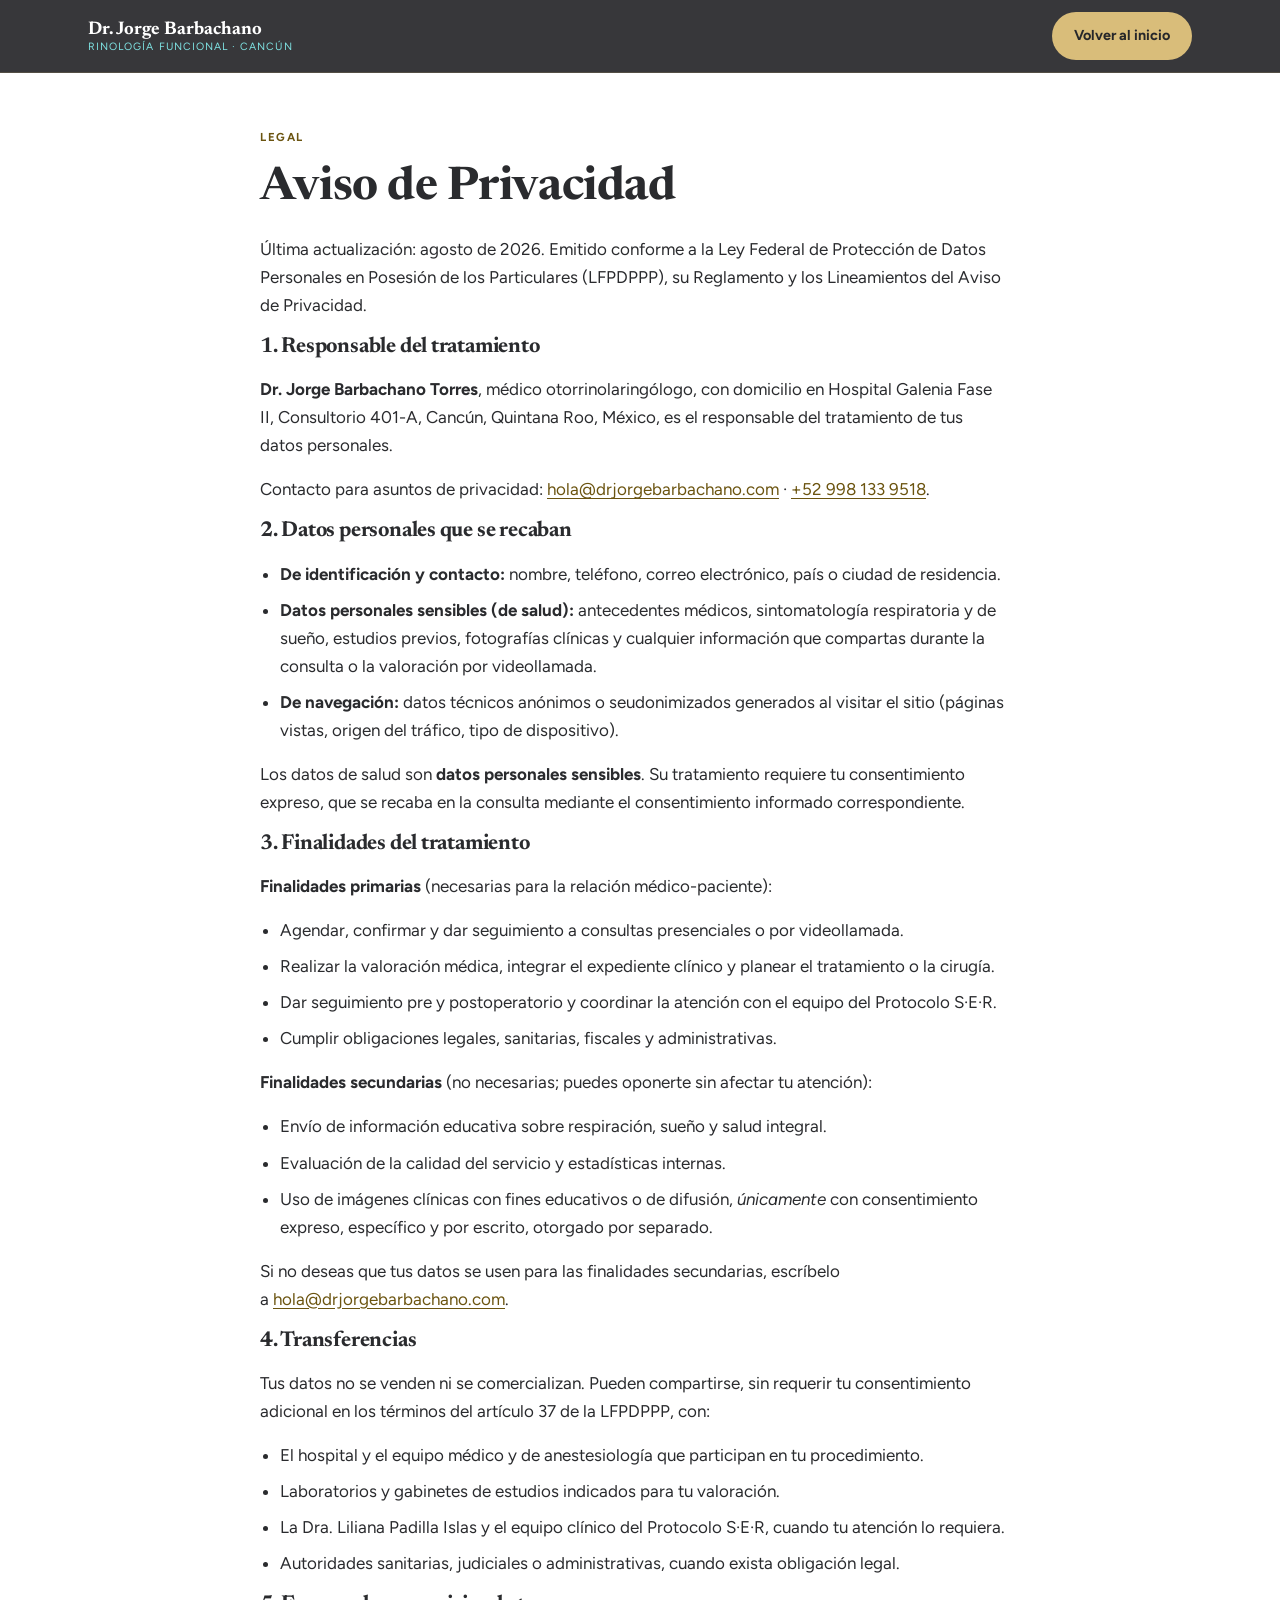
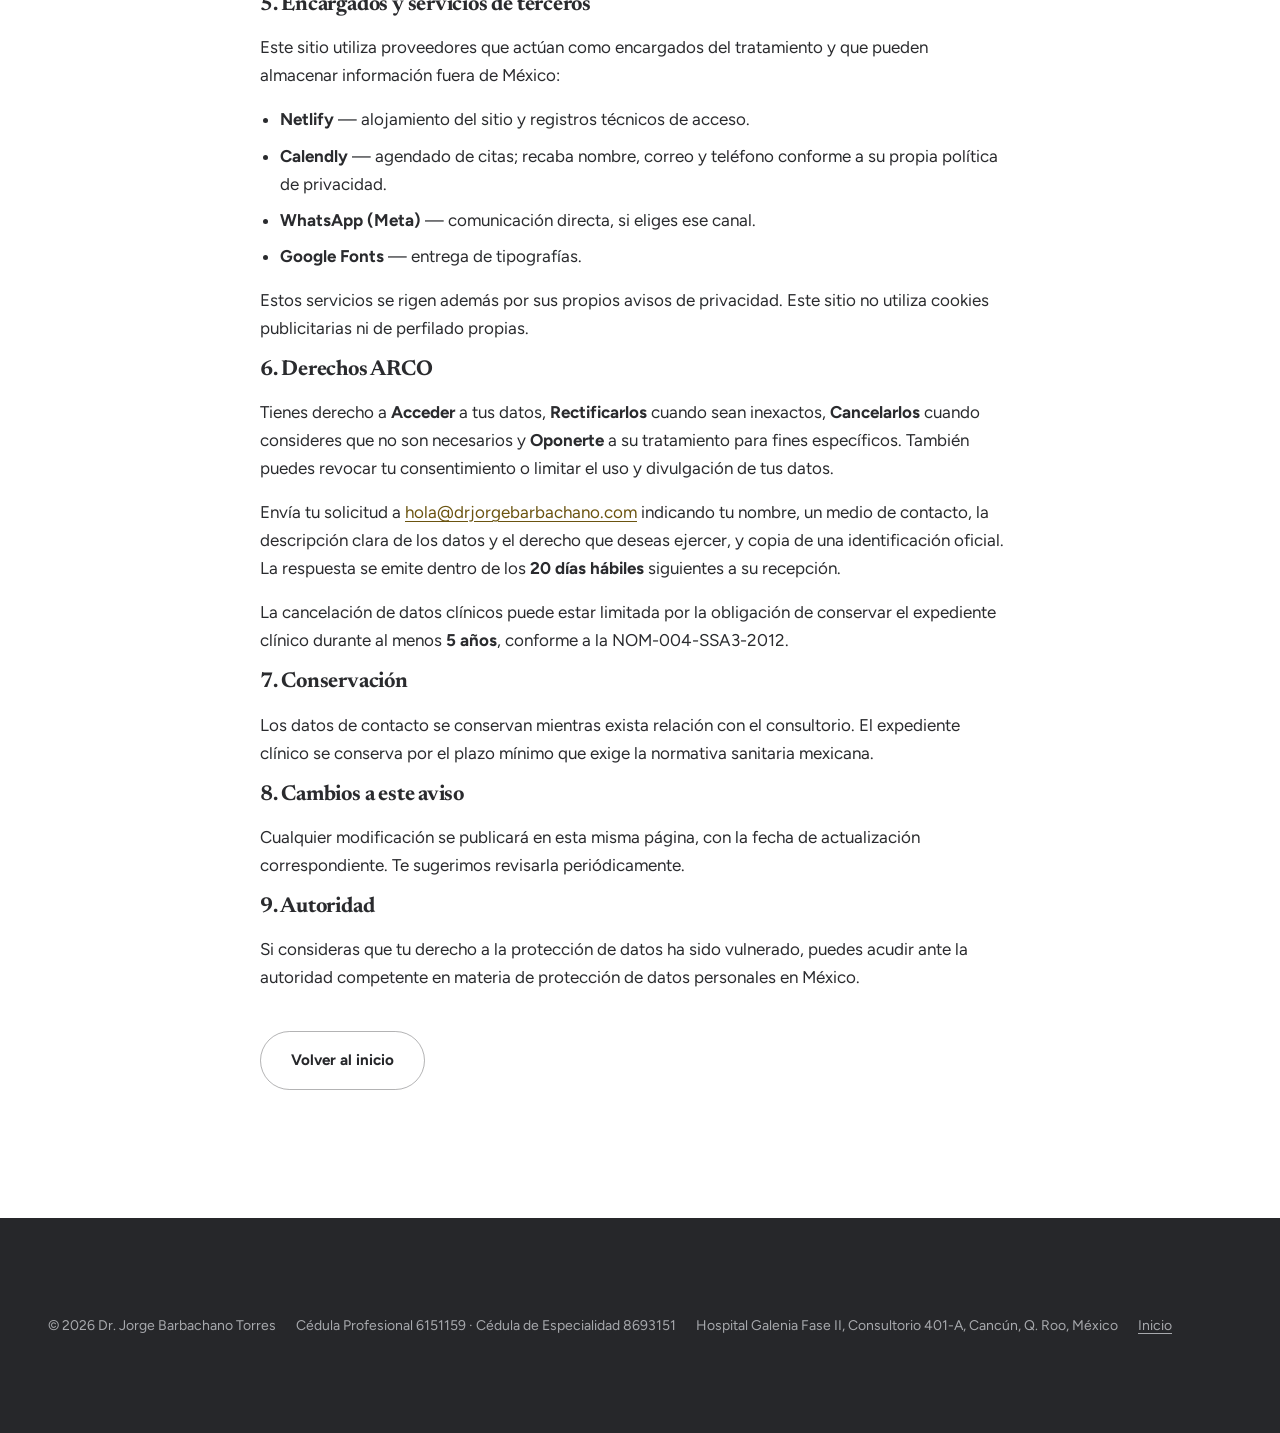
==== privacidad.html @ fc2b54bf "Sitio inicial de drjorgebarbachano.com Implementa el diseño `drjorgebarbachano.com.dc.html` (Claude " ====
<!DOCTYPE html>
<html lang="es-MX">
<head>
  <meta charset="UTF-8">
  <meta name="viewport" content="width=device-width, initial-scale=1.0">
  <title>Aviso de Privacidad · Dr. Jorge Barbachano Torres</title>
  <meta name="description" content="Aviso de privacidad del sitio drjorgebarbachano.com conforme a la Ley Federal de Protección de Datos Personales en Posesión de los Particulares.">
  <link rel="canonical" href="https://drjorgebarbachano.com/privacidad">
  <!-- No se indexa: no aporta a búsqueda y diluye la relevancia del dominio. -->
  <meta name="robots" content="noindex, follow">
  <meta name="theme-color" content="#26272a">

  <link rel="preconnect" href="https://fonts.googleapis.com">
  <link rel="preconnect" href="https://fonts.gstatic.com" crossorigin>
  <link rel="stylesheet" href="https://fonts.googleapis.com/css2?family=Newsreader:ital,wght@0,400;0,600;0,700&family=Figtree:wght@400;600;700&display=swap">
  <link rel="stylesheet" href="styles.css?v=2">
  <link rel="icon" href="favicon.svg" type="image/svg+xml">
</head>
<body>

<header class="nav">
  <div class="nav__inner">
    <a class="brand" href="/">
      Dr. Jorge Barbachano
      <small>Rinología funcional · Cancún</small>
    </a>
    <a class="btn btn--gold nav__cta" style="display:inline-flex" href="/">Volver al inicio</a>
  </div>
</header>

<main id="main" class="doc">
  <div class="doc__inner">
    <span class="eyebrow">Legal</span>
    <h1>Aviso de Privacidad</h1>
    <p class="lead">
      Última actualización: agosto de 2026. Emitido conforme a la Ley Federal de Protección de
      Datos Personales en Posesión de los Particulares (LFPDPPP), su Reglamento y los Lineamientos
      del Aviso de Privacidad.
    </p>

    <h2>1. Responsable del tratamiento</h2>
    <p>
      <strong>Dr. Jorge Barbachano Torres</strong>, médico otorrinolaringólogo, con domicilio en
      Hospital Galenia Fase II, Consultorio 401-A, Cancún, Quintana Roo, México, es el responsable
      del tratamiento de tus datos personales.
    </p>
    <p>
      Contacto para asuntos de privacidad:
      <a href="mailto:hola@drjorgebarbachano.com">hola@drjorgebarbachano.com</a> ·
      <a href="https://wa.me/529981339518" target="_blank" rel="noopener">+52 998 133 9518</a>.
    </p>

    <h2>2. Datos personales que se recaban</h2>
    <ul>
      <li><strong>De identificación y contacto:</strong> nombre, teléfono, correo electrónico, país o ciudad de residencia.</li>
      <li><strong>Datos personales sensibles (de salud):</strong> antecedentes médicos, sintomatología respiratoria y de sueño, estudios previos, fotografías clínicas y cualquier información que compartas durante la consulta o la valoración por videollamada.</li>
      <li><strong>De navegación:</strong> datos técnicos anónimos o seudonimizados generados al visitar el sitio (páginas vistas, origen del tráfico, tipo de dispositivo).</li>
    </ul>
    <p>
      Los datos de salud son <strong>datos personales sensibles</strong>. Su tratamiento requiere tu
      consentimiento expreso, que se recaba en la consulta mediante el consentimiento informado
      correspondiente.
    </p>

    <h2>3. Finalidades del tratamiento</h2>
    <p><strong>Finalidades primarias</strong> (necesarias para la relación médico-paciente):</p>
    <ul>
      <li>Agendar, confirmar y dar seguimiento a consultas presenciales o por videollamada.</li>
      <li>Realizar la valoración médica, integrar el expediente clínico y planear el tratamiento o la cirugía.</li>
      <li>Dar seguimiento pre y postoperatorio y coordinar la atención con el equipo del Protocolo S·E·R.</li>
      <li>Cumplir obligaciones legales, sanitarias, fiscales y administrativas.</li>
    </ul>
    <p><strong>Finalidades secundarias</strong> (no necesarias; puedes oponerte sin afectar tu atención):</p>
    <ul>
      <li>Envío de información educativa sobre respiración, sueño y salud integral.</li>
      <li>Evaluación de la calidad del servicio y estadísticas internas.</li>
      <li>Uso de imágenes clínicas con fines educativos o de difusión, <em>únicamente</em> con consentimiento expreso, específico y por escrito, otorgado por separado.</li>
    </ul>
    <p>
      Si no deseas que tus datos se usen para las finalidades secundarias, escríbelo a
      <a href="mailto:hola@drjorgebarbachano.com">hola@drjorgebarbachano.com</a>.
    </p>

    <h2>4. Transferencias</h2>
    <p>
      Tus datos no se venden ni se comercializan. Pueden compartirse, sin requerir tu consentimiento
      adicional en los términos del artículo 37 de la LFPDPPP, con:
    </p>
    <ul>
      <li>El hospital y el equipo médico y de anestesiología que participan en tu procedimiento.</li>
      <li>Laboratorios y gabinetes de estudios indicados para tu valoración.</li>
      <li>La Dra. Liliana Padilla Islas y el equipo clínico del Protocolo S·E·R, cuando tu atención lo requiera.</li>
      <li>Autoridades sanitarias, judiciales o administrativas, cuando exista obligación legal.</li>
    </ul>

    <h2>5. Encargados y servicios de terceros</h2>
    <p>
      Este sitio utiliza proveedores que actúan como encargados del tratamiento y que pueden
      almacenar información fuera de México:
    </p>
    <ul>
      <li><strong>Netlify</strong> — alojamiento del sitio y registros técnicos de acceso.</li>
      <li><strong>Calendly</strong> — agendado de citas; recaba nombre, correo y teléfono conforme a su propia política de privacidad.</li>
      <li><strong>WhatsApp (Meta)</strong> — comunicación directa, si eliges ese canal.</li>
      <li><strong>Google Fonts</strong> — entrega de tipografías.</li>
    </ul>
    <p>
      Estos servicios se rigen además por sus propios avisos de privacidad. Este sitio no utiliza
      cookies publicitarias ni de perfilado propias.
    </p>

    <h2>6. Derechos ARCO</h2>
    <p>
      Tienes derecho a <strong>Acceder</strong> a tus datos, <strong>Rectificarlos</strong> cuando
      sean inexactos, <strong>Cancelarlos</strong> cuando consideres que no son necesarios y
      <strong>Oponerte</strong> a su tratamiento para fines específicos. También puedes revocar tu
      consentimiento o limitar el uso y divulgación de tus datos.
    </p>
    <p>
      Envía tu solicitud a <a href="mailto:hola@drjorgebarbachano.com">hola@drjorgebarbachano.com</a>
      indicando tu nombre, un medio de contacto, la descripción clara de los datos y el derecho que
      deseas ejercer, y copia de una identificación oficial. La respuesta se emite dentro de los
      <strong>20 días hábiles</strong> siguientes a su recepción.
    </p>
    <p>
      La cancelación de datos clínicos puede estar limitada por la obligación de conservar el
      expediente clínico durante al menos <strong>5 años</strong>, conforme a la NOM-004-SSA3-2012.
    </p>

    <h2>7. Conservación</h2>
    <p>
      Los datos de contacto se conservan mientras exista relación con el consultorio. El expediente
      clínico se conserva por el plazo mínimo que exige la normativa sanitaria mexicana.
    </p>

    <h2>8. Cambios a este aviso</h2>
    <p>
      Cualquier modificación se publicará en esta misma página, con la fecha de actualización
      correspondiente. Te sugerimos revisarla periódicamente.
    </p>

    <h2>9. Autoridad</h2>
    <p>
      Si consideras que tu derecho a la protección de datos ha sido vulnerado, puedes acudir ante la
      autoridad competente en materia de protección de datos personales en México.
    </p>

    <p style="margin-top:var(--sp-8)">
      <a class="btn btn--outline-dark" href="/">Volver al inicio</a>
    </p>
  </div>
</main>

<footer class="footer">
  <div class="footer__inner">
    <div class="footer__legal" style="border-top:0;padding-top:0">
      <span>© <span id="year">2026</span> Dr. Jorge Barbachano Torres</span>
      <span>Cédula Profesional 6151159 · Cédula de Especialidad 8693151</span>
      <span>Hospital Galenia Fase II, Consultorio 401-A, Cancún, Q. Roo, México</span>
      <a href="/">Inicio</a>
    </div>
  </div>
</footer>

<script src="main.js" defer></script>
</body>
</html>
---- styles.css ----
/* =============================================================
   Dr. Jorge Barbachano Torres — drjorgebarbachano.com

   Implementación de `drjorgebarbachano.com.dc.html` (Claude Design,
   proyecto 90838b01), sobre el SER Design System.

   Desviación deliberada de Jorge respecto del núcleo S·E·R:
   fondo carbón #26272a en lugar del navy #071e30, y oro champagne
   #d9bd7a en lugar del ámbar. El teal #00a8a8 se conserva intacto:
   es lo que dice "esto pertenece a S·E·R".
   ============================================================= */

/* -------------------------------------------------------------
   1. Tokens
   ------------------------------------------------------------- */
:root {
  /* Carbón — el fondo firma de Jorge */
  --jb-carbon:    #26272a;
  --jb-carbon-2:  #2f3033;   /* tarjeta sobre oscuro */
  --jb-carbon-3:  #3c3e42;   /* tarjeta elevada sobre oscuro */

  /* Oro champagne — acento personal */
  --jb-oro:       #d9bd7a;
  --jb-oro-ink:   #6b5410;   /* texto de acento sobre claro — 7.13:1 sobre blanco */
  --jb-oro-deep:  #4e3d0b;   /* hover de link */

  /* Pertenencia al ecosistema */
  --ser-teal:      #00a8a8;
  --ser-teal-soft: #7fe3e3;  /* teal legible sobre carbón */

  /* Grounds cálidos */
  --jb-arena:  #efe7d8;
  --jb-crema:  #f7f2e8;
  --white:     #ffffff;

  /* Texto */
  --txt:            #2a2b2e;
  --txt-muted:      #55575c;
  --on-dark:        #e4e5e7;
  --on-dark-body:   #cfd0d2;
  --on-dark-soft:   #d6d7d9;
  --on-dark-muted:  #a7a9ad;

  --wa: #25D366;
  --error: #c0392b;

  /* Tipografía — serif de display + sans humanista */
  --f-serif: 'Newsreader', 'Iowan Old Style', Georgia, 'Times New Roman', serif;
  --f-sans:  'Figtree', 'Segoe UI', system-ui, -apple-system, sans-serif;

  --fs-hero:    clamp(2.25rem, 6vw, 4.5rem);
  --fs-h2:      clamp(1.8rem, 3.5vw, 2.6rem);
  --fs-h2-lg:   clamp(1.9rem, 4vw, 2.9rem);
  --fs-h3:      1.4rem;
  --fs-lede:    clamp(1.05rem, 1.8vw, 1.35rem);
  --fs-quote:   clamp(1.3rem, 2.4vw, 1.9rem);
  --fs-stat:    clamp(2.25rem, 4.5vw, 3.6rem);
  --fs-eyebrow: .72rem;
  --fs-small:   .875rem;

  /* Espaciado */
  --sp-1:4px;  --sp-2:8px;  --sp-3:12px; --sp-4:16px; --sp-5:20px;
  --sp-6:24px; --sp-7:32px; --sp-8:40px; --sp-9:56px; --sp-10:72px;

  /* Forma */
  --r-md: 16px; --r-lg: 20px; --r-pill: 999px;

  /* Motion — respiración, no rebote */
  --ease: cubic-bezier(.22,.61,.36,1);
  --dur-fast: 160ms; --dur-base: 280ms; --dur-slow: 520ms;

  /* Layout */
  --max-w: 1200px; --gutter: clamp(20px, 5vw, 48px);
  --section-y: clamp(64px, 10vw, 128px);
  --nav-h: 72px;
}

/* -------------------------------------------------------------
   2. Reset y base
   ------------------------------------------------------------- */
*, *::before, *::after { box-sizing: border-box; margin: 0; padding: 0; }

html {
  scroll-behavior: smooth;
  scroll-padding-top: calc(var(--nav-h) + 16px);
  -webkit-text-size-adjust: 100%;
  overflow-x: clip;
}

body {
  font-family: var(--f-sans);
  font-size: 17px;
  line-height: 1.65;
  color: var(--txt);
  background: var(--white);
  -webkit-font-smoothing: antialiased;
  -moz-osx-font-smoothing: grayscale;
  overflow-x: clip;
}

img, svg { display: block; max-width: 100%; }
img { height: auto; }
ul, ol { list-style: none; }
button { font: inherit; color: inherit; background: none; border: 0; cursor: pointer; }

a { color: var(--jb-oro-ink); text-underline-offset: .2em; }
a:hover { color: var(--jb-oro-deep); }

/* El serif es la voz de display de todo el ecosistema. */
h1, h2, h3, h4 {
  font-family: var(--f-serif);
  font-weight: 700;
  line-height: 1.12;
  letter-spacing: -.01em;
  text-wrap: balance;
}
h3, h4 { font-weight: 600; line-height: 1.15; }
p { text-wrap: pretty; }

/* La cursiva dorada es la firma tipográfica de S·E·R ("Vive mejor."). */
.gold-em { font-style: italic; font-weight: 600; color: var(--jb-oro); }
.gold-em--light { color: var(--jb-oro-ink); }

::selection { background: var(--jb-oro); color: var(--jb-carbon); }

:focus-visible {
  outline: 3px solid var(--ser-teal);
  outline-offset: 3px;
  border-radius: 4px;
}

.skip-link {
  position: absolute; left: var(--sp-4); top: -100px; z-index: 200;
  background: var(--jb-carbon); color: #fff;
  padding: var(--sp-3) var(--sp-6); border-radius: 8px; font-weight: 700;
  text-decoration: none; transition: top var(--dur-fast) var(--ease);
}
.skip-link:focus { top: var(--sp-4); }

.sr-only {
  position: absolute; width: 1px; height: 1px; padding: 0; margin: -1px;
  overflow: hidden; clip: rect(0,0,0,0); white-space: nowrap; border: 0;
}

/* -------------------------------------------------------------
   3. Layout
   ------------------------------------------------------------- */
.section { padding: var(--section-y) var(--gutter); }
.wrap { max-width: var(--max-w); margin-inline: auto; }
.stack { display: grid; gap: var(--sp-9); }

.section--white  { background: var(--white); }
.section--arena  { background: var(--jb-arena); }
.section--crema  { background: var(--jb-crema); }
.section--carbon { background: var(--jb-carbon); color: var(--on-dark-body); }
.section--carbon h2, .section--carbon h3 { color: var(--white); }

.eyebrow {
  display: block;
  font-weight: 700; font-size: var(--fs-eyebrow);
  letter-spacing: .14em; text-transform: uppercase;
  color: var(--jb-oro-ink);
}
.section--carbon .eyebrow { color: var(--ser-teal); }

.head { display: grid; gap: 18px; max-width: 68ch; }
.head p { margin: 0; color: var(--txt-muted); }
.section--carbon .head p { color: var(--on-dark-body); }
.head h2 { font-size: var(--fs-h2); margin: 0; }

.lede { font-size: var(--fs-lede); line-height: 1.5; }

/* -------------------------------------------------------------
   4. Botones
   ------------------------------------------------------------- */
.btn {
  display: inline-flex; align-items: center; justify-content: center; gap: var(--sp-2);
  font-weight: 700; font-size: .95rem;
  min-height: 48px; padding: 17px 32px;
  border-radius: var(--r-pill); text-decoration: none; text-align: center;
  transition: transform var(--dur-base) var(--ease), box-shadow var(--dur-base) var(--ease),
              background-color var(--dur-base) var(--ease), color var(--dur-base) var(--ease),
              border-color var(--dur-base) var(--ease);
}
.btn:hover { transform: translateY(-2px); }
.btn .arrow { transition: transform var(--dur-base) var(--ease); }
.btn:hover .arrow { transform: translateX(4px); }

.btn--gold { background: var(--jb-oro); color: var(--jb-carbon); }
.btn--gold:hover { box-shadow: 0 8px 28px rgba(217,189,122,.26); color: var(--jb-carbon); }

.btn--dark { background: var(--jb-carbon); color: var(--white); }
.btn--dark:hover { color: var(--white); box-shadow: 0 8px 28px rgba(38,39,42,.22); }

/* Secundario sobre carbón */
.btn--outline-light {
  background: transparent; color: var(--white);
  border: 1.5px solid rgba(255,255,255,.35); padding: 16px 30px;
}
.btn--outline-light:hover { border-color: var(--jb-oro); color: var(--white); }

/* Secundario sobre claro */
.btn--outline-dark {
  background: transparent; color: var(--jb-carbon);
  border: 1.5px solid rgba(38,39,42,.35); padding: 16px 30px;
}
.btn--outline-dark:hover { border-color: var(--jb-carbon); color: var(--jb-carbon); }

.btn--wa { background: var(--wa); color: #fff; }
.btn--wa:hover { color: #fff; box-shadow: 0 8px 28px rgba(37,211,102,.3); }

.btn-row { display: flex; flex-wrap: wrap; gap: var(--sp-4); }

.note { font-size: var(--fs-small); color: var(--txt-muted); }
.section--carbon .note, .hero .note { color: var(--on-dark-muted); }

/* En teléfono el CTA lleva precio y flecha: a ancho completo, y en bloque para
   que la flecha fluya detrás de la última palabra en vez de quedar suelta. */
@media (max-width: 560px) {
  .btn { display: block; width: 100%; padding: 17px 22px; }
  .btn .arrow { display: inline; margin-left: .4em; }
  .btn-row { gap: var(--sp-3); }
  .menu .btn { display: inline-flex; }
}

/* -------------------------------------------------------------
   5. Navegación
   ------------------------------------------------------------- */
.nav {
  position: fixed; inset: 0 0 auto 0; z-index: 50;
  background: rgba(38,39,42,.92);
  backdrop-filter: blur(12px); -webkit-backdrop-filter: blur(12px);
  border-bottom: 1px solid rgba(217,189,122,.18);
}
.nav__inner {
  max-width: var(--max-w); margin-inline: auto;
  padding: 0 var(--gutter); height: var(--nav-h);
  display: flex; align-items: center; justify-content: space-between; gap: var(--sp-6);
}
.brand {
  font-family: var(--f-serif); font-weight: 700; font-size: 1.15rem;
  color: var(--white); text-decoration: none; line-height: 1.15;
}
.brand:hover { color: var(--white); }
.brand small {
  display: block; font-family: var(--f-sans); font-weight: 400;
  font-size: .66rem; letter-spacing: .1em; text-transform: uppercase;
  color: var(--ser-teal-soft);
}

.nav__links { display: none; align-items: center; gap: 28px; }
.nav__links a { font-size: .95rem; color: var(--on-dark-soft); text-decoration: none; }
.nav__links a:hover { color: var(--jb-oro); }
.nav__cta { display: none; padding: 12px 22px; min-height: 44px; font-size: .9rem; }
@media (min-width: 901px) {
  .nav__links { display: flex; }
  .nav__cta { display: inline-flex; }
}

.nav__toggle {
  display: inline-flex; align-items: center; justify-content: center;
  min-width: 44px; min-height: 44px; padding: 0 16px; gap: var(--sp-2);
  font-weight: 700; font-size: .9rem; color: var(--white);
  border: 1.5px solid rgba(255,255,255,.35); border-radius: var(--r-pill);
}
@media (min-width: 901px) { .nav__toggle { display: none; } }

.menu {
  position: fixed; inset: var(--nav-h) 0 0 0; z-index: 60;
  background: var(--jb-carbon);
  padding: var(--sp-7) var(--gutter) var(--sp-8);
  display: grid; gap: var(--sp-2); align-content: start;
  overflow-y: auto;
  opacity: 0; visibility: hidden;
  transition: opacity var(--dur-base) var(--ease), visibility var(--dur-base) var(--ease);
}
.menu.is-open { opacity: 1; visibility: visible; }
.menu a {
  font-family: var(--f-serif); font-size: 1.6rem; color: var(--white);
  text-decoration: none; padding: 14px 0;
  border-bottom: 1px solid rgba(255,255,255,.12);
}
.menu a:hover { color: var(--jb-oro); }
.menu .btn { margin-top: var(--sp-5); border-bottom: 0; font-family: var(--f-sans); font-size: .95rem; }

/* -------------------------------------------------------------
   6. Hero
   ------------------------------------------------------------- */
.hero {
  position: relative;
  background: var(--jb-carbon);
  padding: calc(var(--nav-h) + clamp(56px, 9vw, 104px)) var(--gutter) clamp(72px, 12vw, 128px);
  overflow: hidden;
}
/* Retrato al costado: en el diseño el hero es carbón sólido, pero la fotografía
   real es parte de la marca. Va como capa de fondo a la derecha, muy velada,
   para no competir con el H1 ni mover el LCP. */
.hero__bg {
  position: absolute; inset: 0 0 0 auto;
  width: 58%; height: 100%; object-fit: cover; object-position: center 22%;
  opacity: .38;
}
.hero::after {
  content: ''; position: absolute; inset: 0;
  background: linear-gradient(90deg,
    #26272a 0%, rgba(38,39,42,.97) 34%, rgba(38,39,42,.72) 62%, rgba(38,39,42,.5) 100%);
}
@media (max-width: 900px) {
  .hero__bg { width: 100%; opacity: .26; }
  .hero::after {
    background: linear-gradient(180deg,
      rgba(38,39,42,.94) 0%, rgba(38,39,42,.88) 45%, rgba(38,39,42,.97) 100%);
  }
}

.hero__inner { position: relative; z-index: 2; max-width: var(--max-w); margin-inline: auto; display: grid; gap: 28px; }
.hero .eyebrow { color: var(--ser-teal); }
.hero h1 {
  font-size: var(--fs-hero); line-height: 1.08; letter-spacing: -.01em;
  color: var(--white); margin: 0; max-width: 20ch;
}
.hero__lede {
  font-size: var(--fs-lede); line-height: 1.5;
  color: var(--on-dark-body); margin: 0; max-width: 46ch;
}
.hero .btn-row { margin-top: var(--sp-2); }

.hero-badge {
  display: flex; flex-wrap: wrap; align-items: center; gap: var(--sp-4);
  margin-top: var(--sp-4); justify-self: start;
  background: rgba(255,255,255,.08); border: 1px solid rgba(255,255,255,.16);
  border-radius: var(--r-pill); padding: 14px 26px;
}
.hero-badge span { font-size: .95rem; color: var(--on-dark); }
.hero-badge a { font-weight: 700; font-size: .95rem; color: var(--ser-teal-soft); text-decoration: none; }
.hero-badge a:hover { color: var(--white); }

/* -------------------------------------------------------------
   7. Cifras
   ------------------------------------------------------------- */
.stats {
  display: grid; gap: var(--sp-7);
  grid-template-columns: repeat(auto-fit, minmax(240px, 1fr));
}
.stat { display: grid; gap: var(--sp-2); padding-left: var(--sp-6); border-left: 1px solid rgba(38,39,42,.2); }
.stat__n {
  font-family: var(--f-serif); font-weight: 700;
  font-size: var(--fs-stat); line-height: 1; color: var(--jb-oro-ink);
}
.stat__l { font-size: var(--fs-small); text-transform: uppercase; letter-spacing: .06em; color: var(--txt-muted); }

/* -------------------------------------------------------------
   8. Quién soy
   ------------------------------------------------------------- */
.split {
  display: grid; gap: clamp(32px, 5vw, 72px); align-items: start;
  grid-template-columns: repeat(auto-fit, minmax(min(100%, 320px), 1fr));
}
.col { display: grid; gap: var(--sp-5); align-content: start; }

.quote {
  font-family: var(--f-serif); font-style: italic; font-weight: 600;
  font-size: var(--fs-quote); line-height: 1.3;
  color: var(--jb-oro-ink);
  border-left: 3px solid var(--jb-oro);
  padding-left: var(--sp-6);
  margin: var(--sp-2) 0 0;
  max-width: 24ch;
}

.prose { display: grid; gap: var(--sp-5); max-width: 68ch; }
.prose p { margin: 0; }

.portrait { position: relative; margin-top: var(--sp-2); }
.portrait img {
  width: 100%; border-radius: var(--r-lg);
  aspect-ratio: 4 / 5; object-fit: cover; object-position: center 18%;
}
.portrait figcaption {
  position: absolute; left: var(--sp-6); bottom: var(--sp-6);
  background: var(--jb-oro); color: var(--jb-carbon);
  padding: var(--sp-4) var(--sp-5); border-radius: var(--r-md); max-width: 62%;
}
.portrait b { display: block; font-family: var(--f-serif); font-weight: 700; font-size: 2rem; line-height: 1; }
.portrait span { display: block; font-size: .72rem; text-transform: uppercase; letter-spacing: .06em; line-height: 1.35; margin-top: var(--sp-1); }

/* Credenciales — obligatorias en un sitio médico (cédulas, consejo, sede). */
.creds { display: grid; gap: var(--sp-3); margin-top: var(--sp-4); padding-top: var(--sp-6); border-top: 1px solid rgba(38,39,42,.14); }
.creds li { display: flex; gap: var(--sp-3); align-items: flex-start; font-size: .97rem; }
.creds li::before {
  content: ''; flex: 0 0 auto; width: 6px; height: 6px;
  margin-top: .62em; border-radius: 50%; background: var(--ser-teal);
}
.creds .cedula { color: var(--txt-muted); }

/* -------------------------------------------------------------
   9. Tarjetas
   ------------------------------------------------------------- */
.grid-auto {
  display: grid; gap: var(--sp-6);
  grid-template-columns: repeat(auto-fit, minmax(min(100%, 320px), 1fr));
}
.grid-auto--narrow { grid-template-columns: repeat(auto-fit, minmax(min(100%, 280px), 1fr)); }
.grid-auto--services { grid-template-columns: repeat(auto-fit, minmax(min(100%, 300px), 1fr)); }

/* Pilar del enfoque */
.pillar {
  background: var(--white); border-left: 3px solid var(--jb-oro);
  border-radius: var(--r-md); padding: 36px;
  display: grid; gap: 14px; align-content: start;
}
.pillar h3 { font-size: var(--fs-h3); margin: 0; }
.pillar p { margin: 0; font-size: .98rem; color: var(--txt-muted); }

/* Tarjeta de servicio sobre carbón */
.svc {
  background: var(--jb-carbon-2); border: 1px solid rgba(255,255,255,.12);
  border-radius: var(--r-lg); padding: 36px;
  display: grid; gap: 14px; align-content: start;
  transition: transform var(--dur-base) var(--ease), border-color var(--dur-base) var(--ease);
}
.svc:hover { transform: translateY(-4px); border-color: rgba(217,189,122,.4); }
.svc__n { font-family: var(--f-serif); font-weight: 700; font-size: 2rem; line-height: 1; color: var(--jb-oro); opacity: .5; }
.svc h3 { font-size: var(--fs-h3); margin: 0; color: var(--white); }
.svc p, .svc li { margin: 0; font-size: .98rem; color: var(--on-dark-body); }
.svc ul { padding-left: 18px; display: grid; gap: 6px; font-size: .95rem; list-style: disc; }
.svc__price { font-weight: 700; font-size: var(--fs-small); letter-spacing: .06em; text-transform: uppercase; color: var(--jb-oro); }
.svc__link { font-weight: 700; font-size: .95rem; color: var(--jb-oro); text-decoration: none; justify-self: start; display: inline-flex; gap: var(--sp-2); }
.svc__link:hover { color: var(--jb-oro); }
.svc__link .arrow { transition: transform var(--dur-base) var(--ease); }
.svc__link:hover .arrow { transform: translateX(4px); }

/* Servicio estrella */
.svc--star { background: var(--jb-carbon-3); border: 1px solid rgba(217,189,122,.45); padding: 40px; }
.svc--star h3 { font-size: clamp(1.4rem, 2.4vw, 1.8rem); }
.svc--star p { color: var(--on-dark-soft); max-width: 60ch; }
.svc--star .svc__n { font-size: 2rem; opacity: .55; }
.svc--star .svc__link { color: var(--white); border-bottom: 1px solid rgba(217,189,122,.6); padding-bottom: 3px; }

/* ORL general: ancla legal y formal, el de menor peso visual. */
.svc--quiet { background: transparent; border: 1px solid rgba(255,255,255,.16); }
.svc--quiet .svc__n { color: var(--on-dark-muted); }
.svc--quiet h3 { font-size: 1.3rem; }
.svc--quiet .svc__link { color: var(--ser-teal-soft); }

/* Paso del programa internacional */
.step { background: var(--white); border-radius: var(--r-lg); padding: 36px; display: grid; gap: 14px; align-content: start; }
.step__n {
  display: inline-flex; align-items: center; justify-content: center;
  width: 44px; height: 44px; border-radius: var(--r-pill);
  border: 1.5px solid var(--jb-oro);
  font-family: var(--f-serif); font-weight: 700; font-size: 1.15rem; color: var(--jb-oro-ink);
}
.step h3 { font-size: 1.35rem; margin: 0; }
.step p { margin: 0; font-size: .98rem; color: var(--txt-muted); }
.step .price { font-weight: 700; color: var(--jb-oro-ink); }

/* Tarjeta de ecosistema */
.eco {
  background: var(--jb-carbon-2); border: 1px solid rgba(255,255,255,.12);
  border-radius: var(--r-lg); padding: 36px;
  display: grid; gap: var(--sp-3); align-content: start;
  transition: transform var(--dur-base) var(--ease);
}
.eco:hover { transform: translateY(-4px); }
.eco h3 { font-size: 1.35rem; margin: 0; color: var(--white); }
.eco p { margin: 0; font-size: .98rem; color: var(--on-dark-body); }
.eco a { font-weight: 700; font-size: .95rem; color: var(--jb-oro); text-decoration: none; justify-self: start; }

/* Panel del Protocolo SER */
.panel { background: var(--jb-carbon-3); border-radius: var(--r-lg); padding: 40px; display: grid; gap: var(--sp-4); max-width: 900px; }
.panel .eyebrow { color: var(--jb-oro); }
.panel p { margin: 0; color: var(--on-dark); max-width: 68ch; }

/* -------------------------------------------------------------
   10. Rueda de los 10 Pilares
   ------------------------------------------------------------- */
.wheel-block { display: grid; gap: 28px; justify-items: center; }
.wheel-block .eyebrow { justify-self: start; }

.wheel { position: relative; width: min(760px, 100%); aspect-ratio: 1; }
.wheel__ring { position: absolute; inset: 0; width: 100%; height: 100%; overflow: visible; }
.wheel__core {
  position: absolute; left: 50%; top: 50%; transform: translate(-50%, -50%);
  width: 30%; display: grid; gap: 6px; text-align: center;
}
.wheel__core b { font-family: var(--f-serif); font-weight: 700; font-size: 1.5rem; line-height: 1.1; color: var(--white); }
.wheel__core small { font-size: .8rem; color: var(--on-dark-muted); }

.wheel__node {
  position: absolute; transform: translate(-50%, -50%);
  width: 27%; aspect-ratio: 1; border-radius: var(--r-pill);
  background: rgba(217,189,122,.10); border: 1px solid rgba(217,189,122,.3);
  display: grid; place-content: center; gap: var(--sp-1);
  text-align: center; padding: 12px;
  transition: background-color var(--dur-base) var(--ease);
}
.wheel__node:hover { background: rgba(217,189,122,.2); }
.wheel__node b { font-family: var(--f-serif); font-weight: 700; font-size: 1.1rem; line-height: 1; color: var(--jb-oro); }
.wheel__node span { font-weight: 700; font-size: .8rem; letter-spacing: .08em; text-transform: uppercase; color: var(--white); }

/* Bajo 900px la rueda no cabe: los mismos diez pilares como chips. */
.wheel-chips { display: flex; flex-wrap: wrap; gap: 10px; justify-content: center; }
.wheel-chips li {
  display: inline-flex; align-items: baseline; gap: var(--sp-2);
  background: rgba(217,189,122,.1); border: 1px solid rgba(217,189,122,.3);
  border-radius: var(--r-pill); padding: 12px 18px;
}
.wheel-chips b { font-family: var(--f-serif); font-weight: 700; font-size: .95rem; color: var(--jb-oro); }
.wheel-chips span { font-weight: 700; font-size: .85rem; letter-spacing: .06em; text-transform: uppercase; color: var(--white); }

.wheel { display: none; }
.wheel-chips { display: flex; }
@media (min-width: 901px) {
  .wheel { display: block; }
  .wheel-chips { display: none; }
}

/* -------------------------------------------------------------
   11. FAQ
   ------------------------------------------------------------- */
.faq { display: grid; gap: var(--sp-3); }
.faq details {
  background: var(--white); border: 1px solid rgba(38,39,42,.14);
  border-radius: var(--r-md); padding: var(--sp-6) var(--sp-7);
  transition: border-color var(--dur-base) var(--ease);
}
.faq details[open] { border-color: rgba(217,189,122,.6); }
.faq summary {
  list-style: none; cursor: pointer;
  display: flex; gap: var(--sp-4); align-items: flex-start; justify-content: space-between;
  font-family: var(--f-serif); font-weight: 600; font-size: 1.2rem; line-height: 1.25;
}
.faq summary::-webkit-details-marker { display: none; }
.faq summary::after {
  content: '+'; flex: 0 0 auto; font-size: 1.5rem; line-height: 1;
  color: var(--jb-oro-ink); transition: transform var(--dur-base) var(--ease);
}
.faq details[open] summary::after { transform: rotate(45deg); }
.faq details > div { padding-top: var(--sp-4); }
.faq p { margin: 0; color: var(--txt-muted); max-width: 68ch; }

/* -------------------------------------------------------------
   12. Contacto
   ------------------------------------------------------------- */
.datacard { background: var(--white); border-radius: var(--r-lg); padding: 40px; display: grid; gap: 18px; align-content: start; }
.datacard li { display: grid; gap: var(--sp-1); padding-bottom: var(--sp-4); border-bottom: 1px solid rgba(38,39,42,.12); }
.datacard li:last-child { padding-bottom: 0; border-bottom: 0; }
.datacard dt, .datacard .label {
  font-weight: 700; font-size: var(--fs-eyebrow);
  letter-spacing: .12em; text-transform: uppercase; color: var(--jb-oro-ink);
}
.datacard .value { font-size: .98rem; }
.datacard a { text-decoration: underline; }

/* Calendly embebido: sube la conversión, pero pesa. Se inyecta al acercarse
   al viewport; el botón de arriba queda como respaldo. */
.calendly-shell { background: var(--white); border-radius: var(--r-lg); overflow: hidden; min-height: 640px; }
.calendly-inline-widget { min-width: 280px; height: 660px; }
.calendly-fallback { padding: var(--sp-9); text-align: center; display: grid; gap: var(--sp-4); justify-items: center; }

/* -------------------------------------------------------------
   13. Footer
   ------------------------------------------------------------- */
.footer { background: var(--jb-carbon); padding: clamp(56px, 8vw, 96px) var(--gutter); }
.footer__inner { max-width: var(--max-w); margin-inline: auto; display: grid; gap: var(--sp-8); }
.footer__cols { display: grid; grid-template-columns: repeat(auto-fit, minmax(220px, 1fr)); gap: var(--sp-7); }
.footer__brand { display: grid; gap: var(--sp-3); max-width: 40ch; }
.footer__brand b { font-family: var(--f-serif); font-weight: 700; font-size: 1.4rem; color: var(--white); }
.footer__brand p { margin: 0; font-size: .95rem; color: var(--on-dark-body); }
.footer__col { display: grid; gap: 10px; align-content: start; }
.footer__col h4 {
  font-family: var(--f-sans); font-weight: 700; font-size: var(--fs-eyebrow);
  letter-spacing: .12em; text-transform: uppercase; color: var(--jb-oro);
}
.footer__col a, .footer__col span { font-size: .95rem; color: var(--on-dark-body); text-decoration: none; }
.footer__col a:hover { color: var(--jb-oro); }
.footer__col a.is-teal { color: var(--ser-teal-soft); }
.footer__legal {
  display: flex; flex-wrap: wrap; gap: var(--sp-5);
  padding-top: 28px; border-top: 1px solid rgba(255,255,255,.16);
  font-size: var(--fs-small); color: var(--on-dark-muted);
}
.footer__legal a { color: var(--on-dark-muted); }
.footer__legal a:hover { color: var(--jb-oro); }

/* -------------------------------------------------------------
   14. WhatsApp flotante
   ------------------------------------------------------------- */
.wa-float {
  position: fixed; right: 18px; bottom: 18px; z-index: 45;
  width: 56px; height: 56px; border-radius: 50%;
  background: var(--wa); color: #fff; display: grid; place-items: center;
  box-shadow: 0 6px 20px rgba(0,0,0,.28);
  opacity: 0; visibility: hidden; transform: translateY(12px);
  transition: opacity var(--dur-base) var(--ease), transform var(--dur-base) var(--ease),
              visibility var(--dur-base) var(--ease);
}
.wa-float.is-visible { opacity: 1; visibility: visible; transform: none; }
.wa-float svg { width: 30px; height: 30px; }

/* -------------------------------------------------------------
   15. Páginas de documento (legal)
   ------------------------------------------------------------- */
.doc { padding: calc(var(--nav-h) + var(--sp-9)) var(--gutter) var(--section-y); }
.doc__inner { max-width: 760px; margin-inline: auto; }
.doc h1 { font-size: var(--fs-h2-lg); margin-bottom: var(--sp-5); }
.doc h2 { font-size: 1.35rem; margin-top: var(--sp-8); margin-bottom: var(--sp-3); }
.doc > .doc__inner > * + * { margin-top: var(--sp-4); }
.doc ul { list-style: disc; padding-left: 1.2em; display: grid; gap: var(--sp-2); margin-top: var(--sp-3); }
.doc p, .doc li { max-width: 68ch; }

/* -------------------------------------------------------------
   16. Área táctil
   El sistema pide 44×44 mínimo. Los links de texto dentro de
   tarjetas y footer medían ~25px de alto; en puntero grueso se
   les da altura sin cambiar el aspecto visual.
   ------------------------------------------------------------- */
@media (pointer: coarse) {
  .svc__link, .eco a, .footer__col a, .hero-badge a, .datacard a {
    min-height: 44px; display: inline-flex; align-items: center;
  }
  .nav__links a, .brand { min-height: 44px; display: inline-flex; align-items: center; }
  .brand { flex-direction: column; align-items: flex-start; justify-content: center; }
}

/* -------------------------------------------------------------
   17. Motion
   ------------------------------------------------------------- */
.reveal { opacity: 0; transform: translateY(16px); }
.reveal.is-in {
  opacity: 1; transform: none;
  transition: opacity var(--dur-slow) var(--ease), transform var(--dur-slow) var(--ease);
  transition-delay: var(--d, 0ms);
}

@media (prefers-reduced-motion: reduce) {
  *, *::before, *::after {
    animation-duration: .01ms !important;
    transition-duration: .01ms !important;
    scroll-behavior: auto !important;
  }
  .reveal { opacity: 1; transform: none; }
}
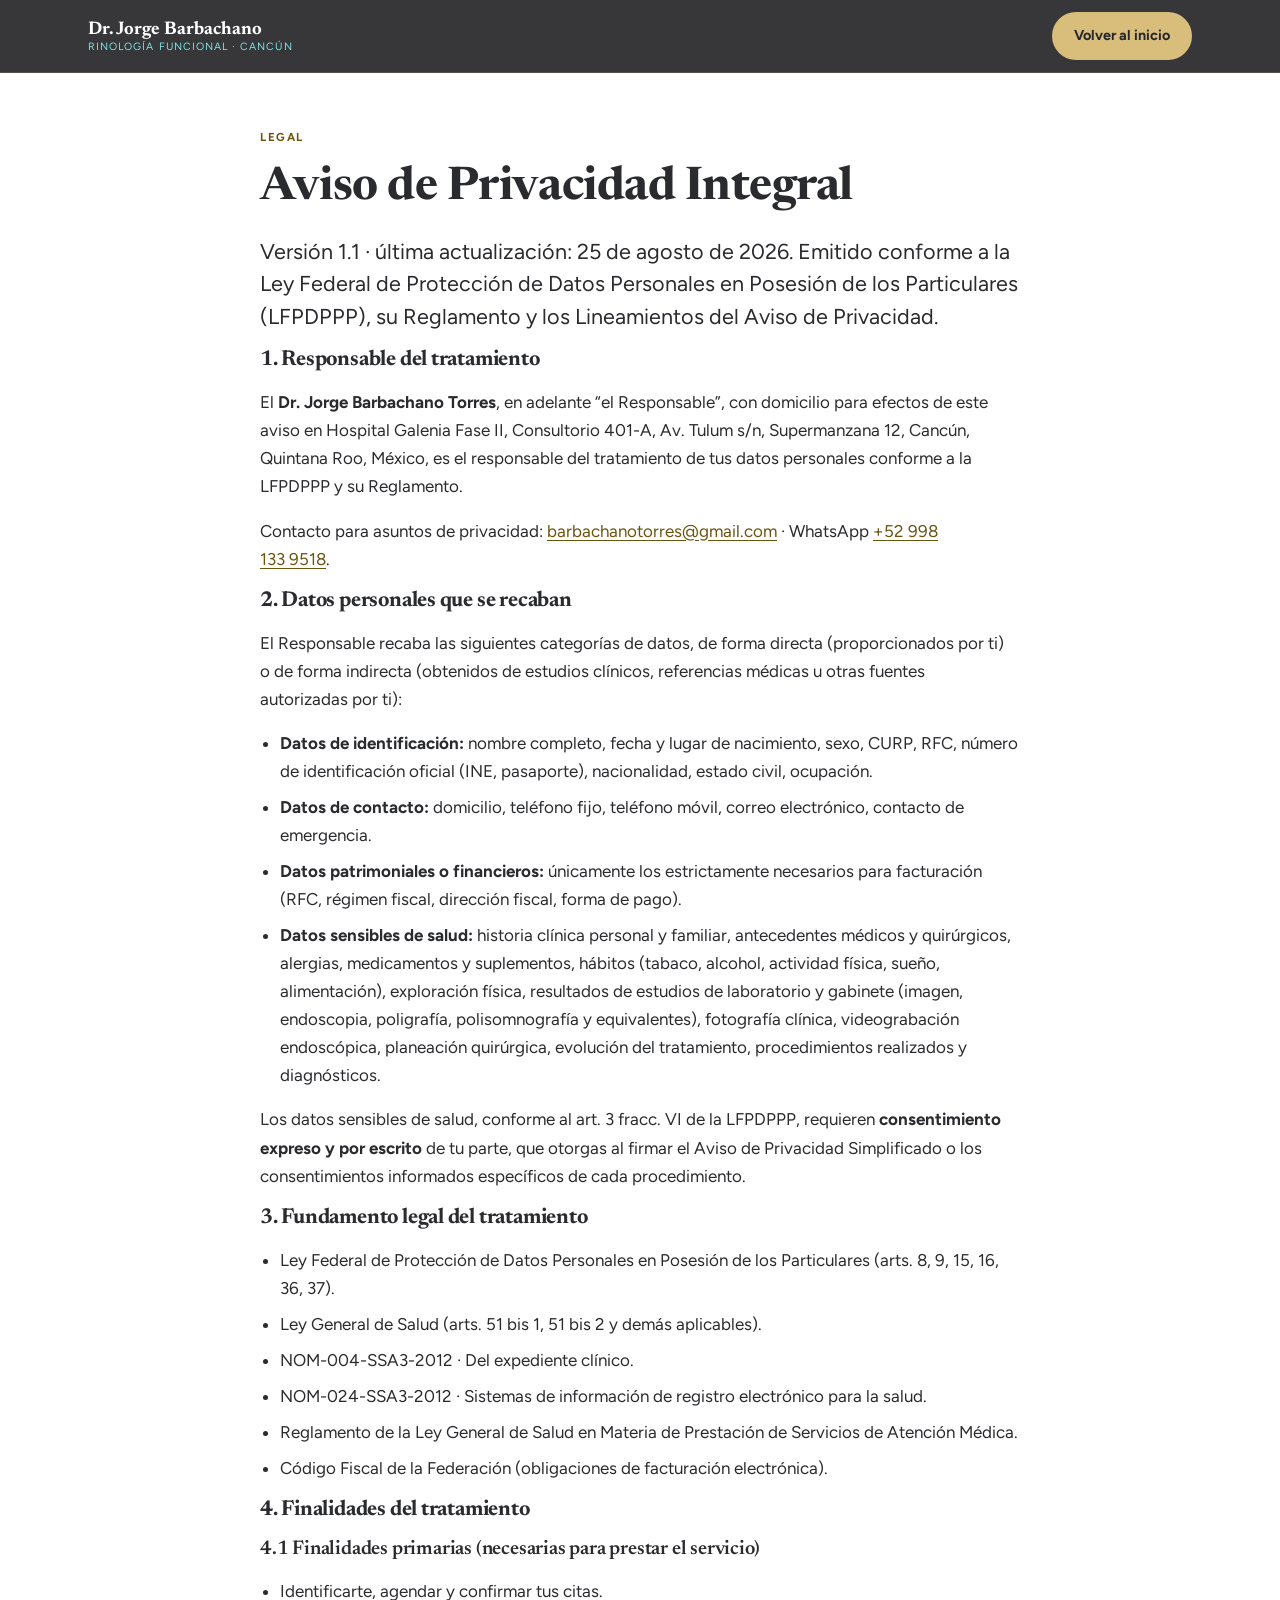
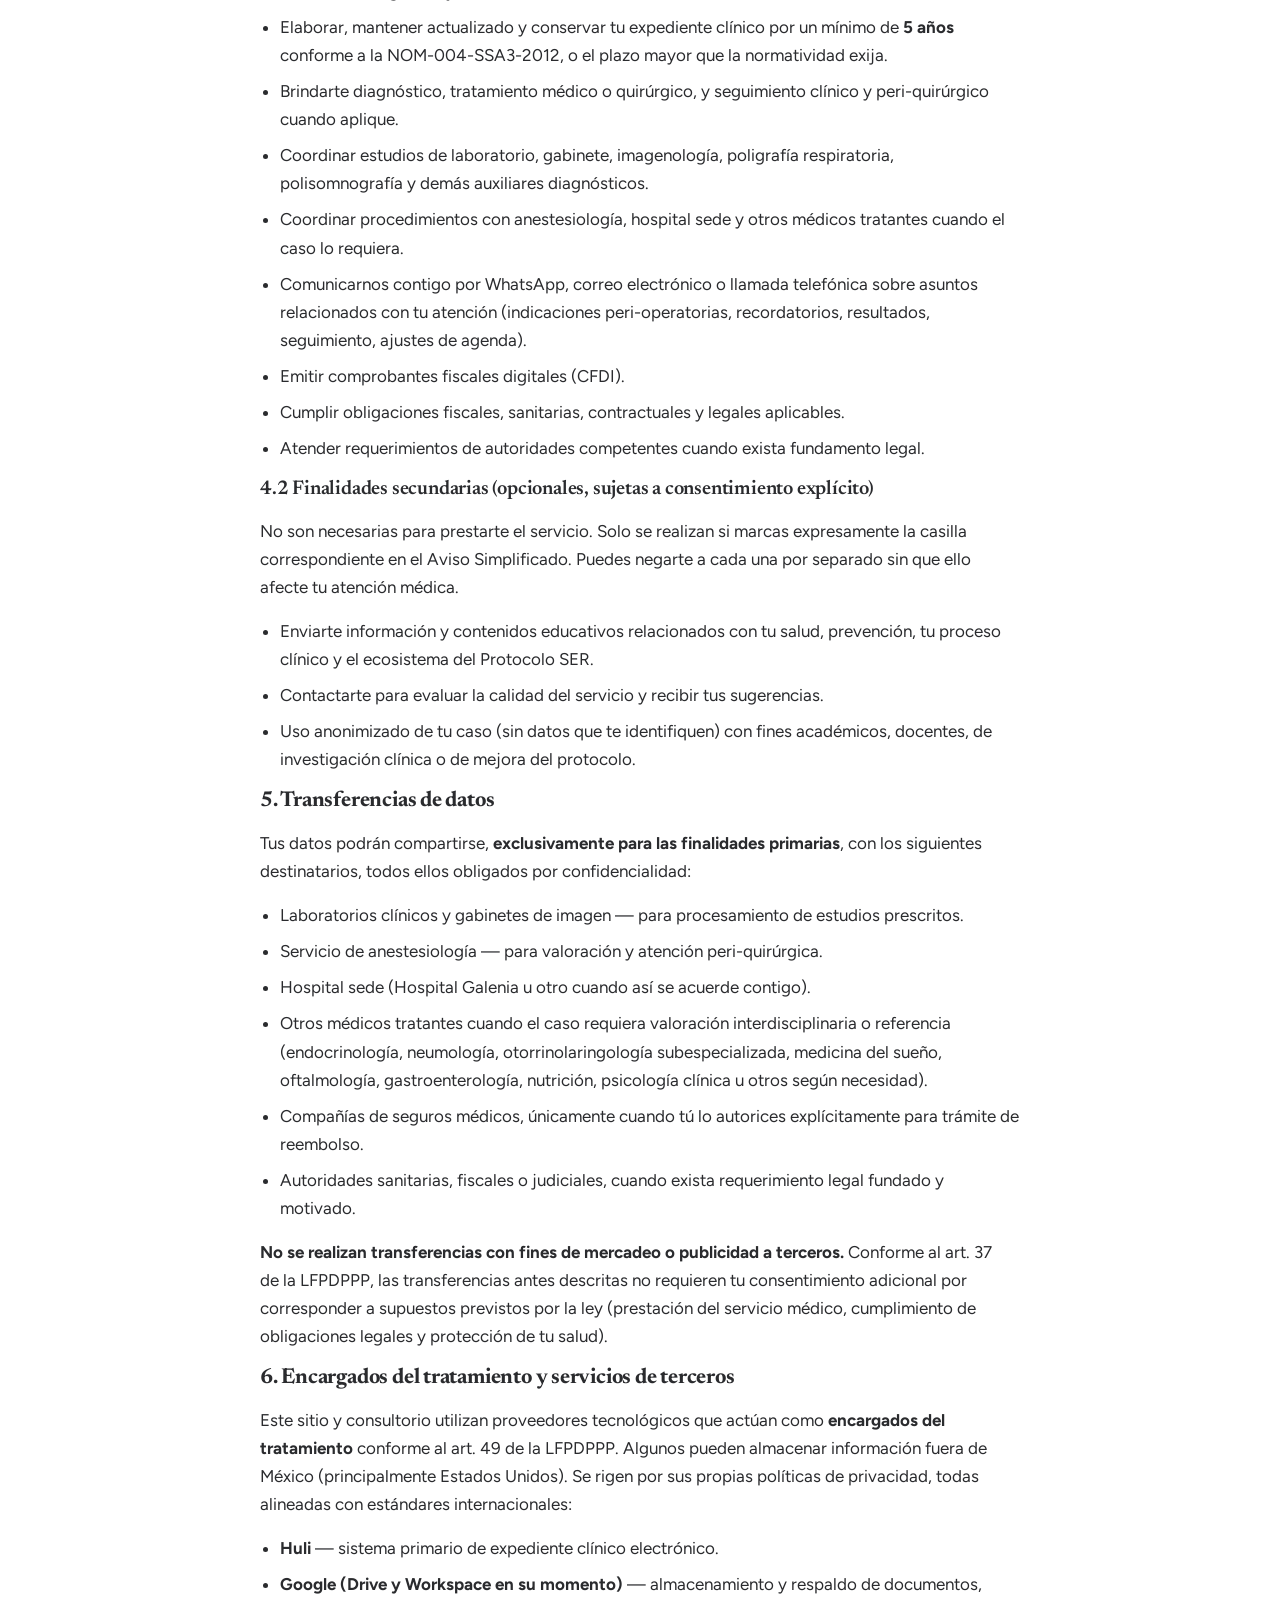
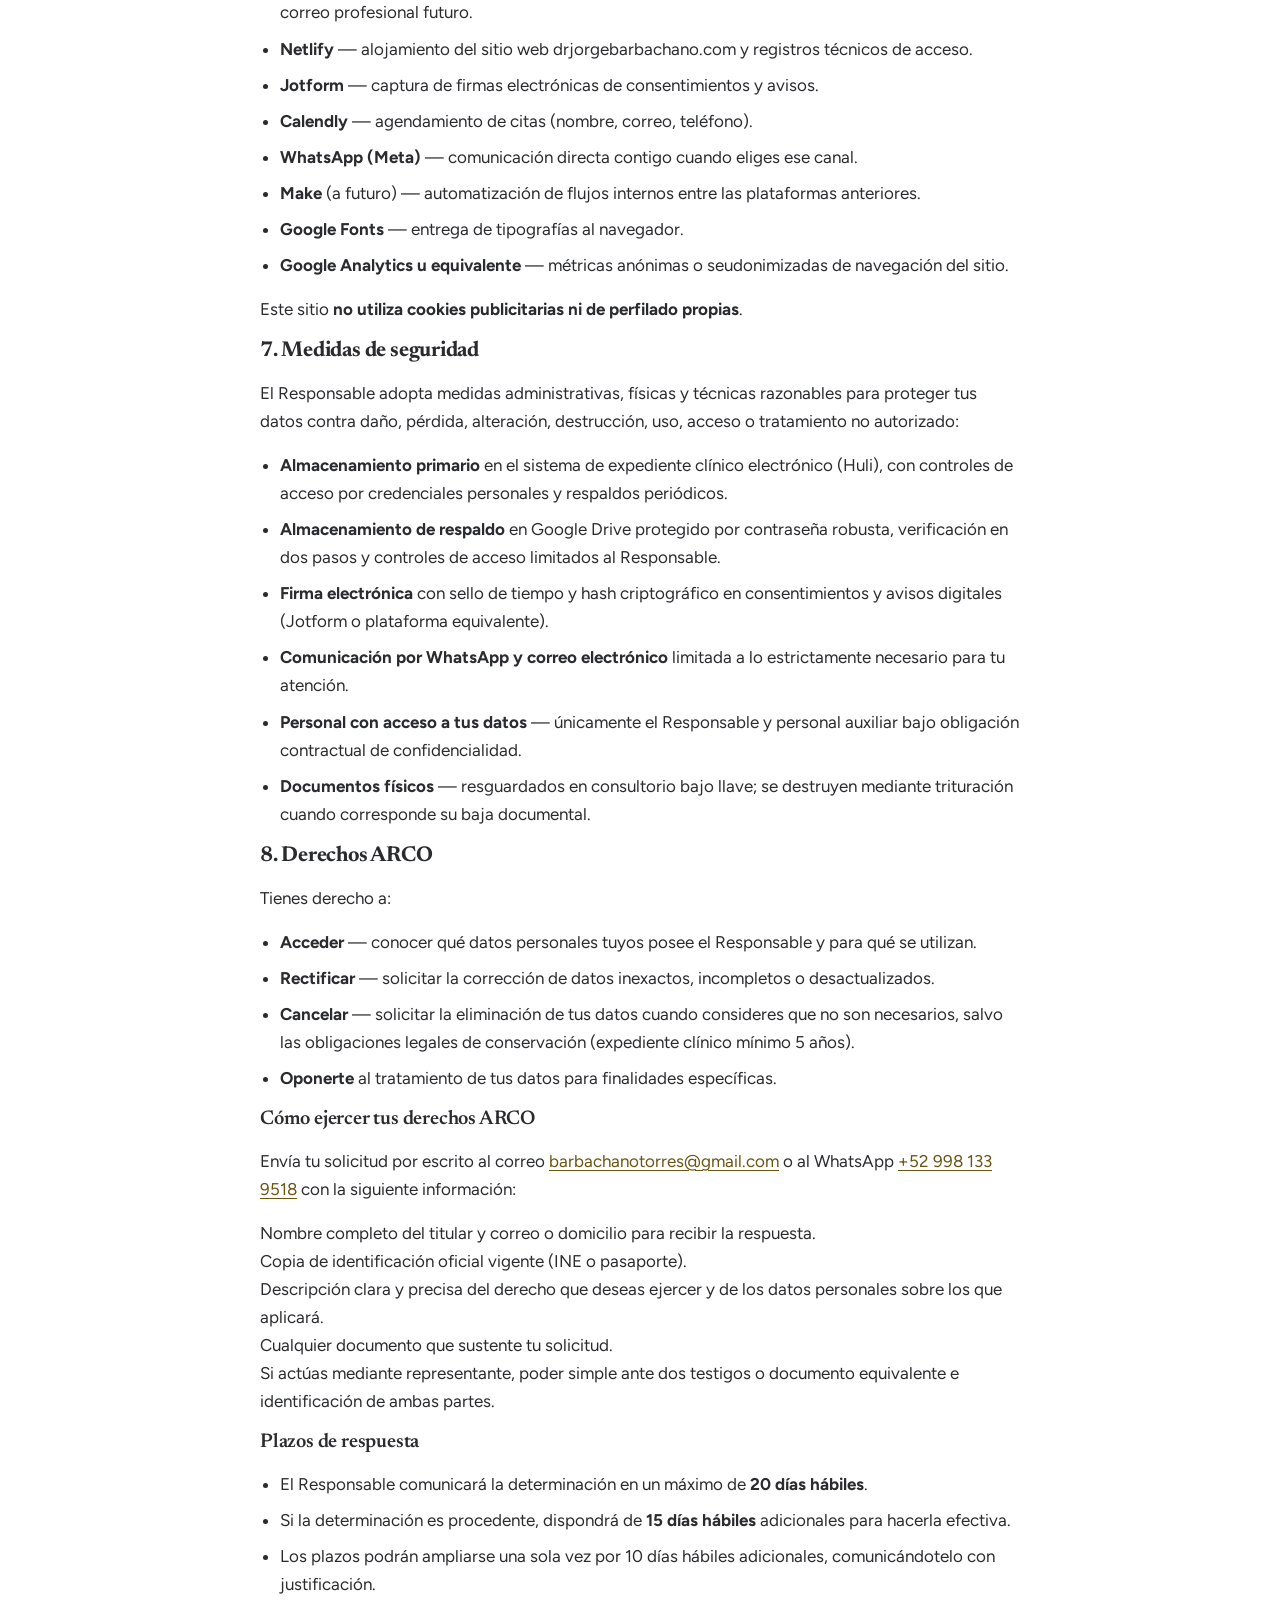
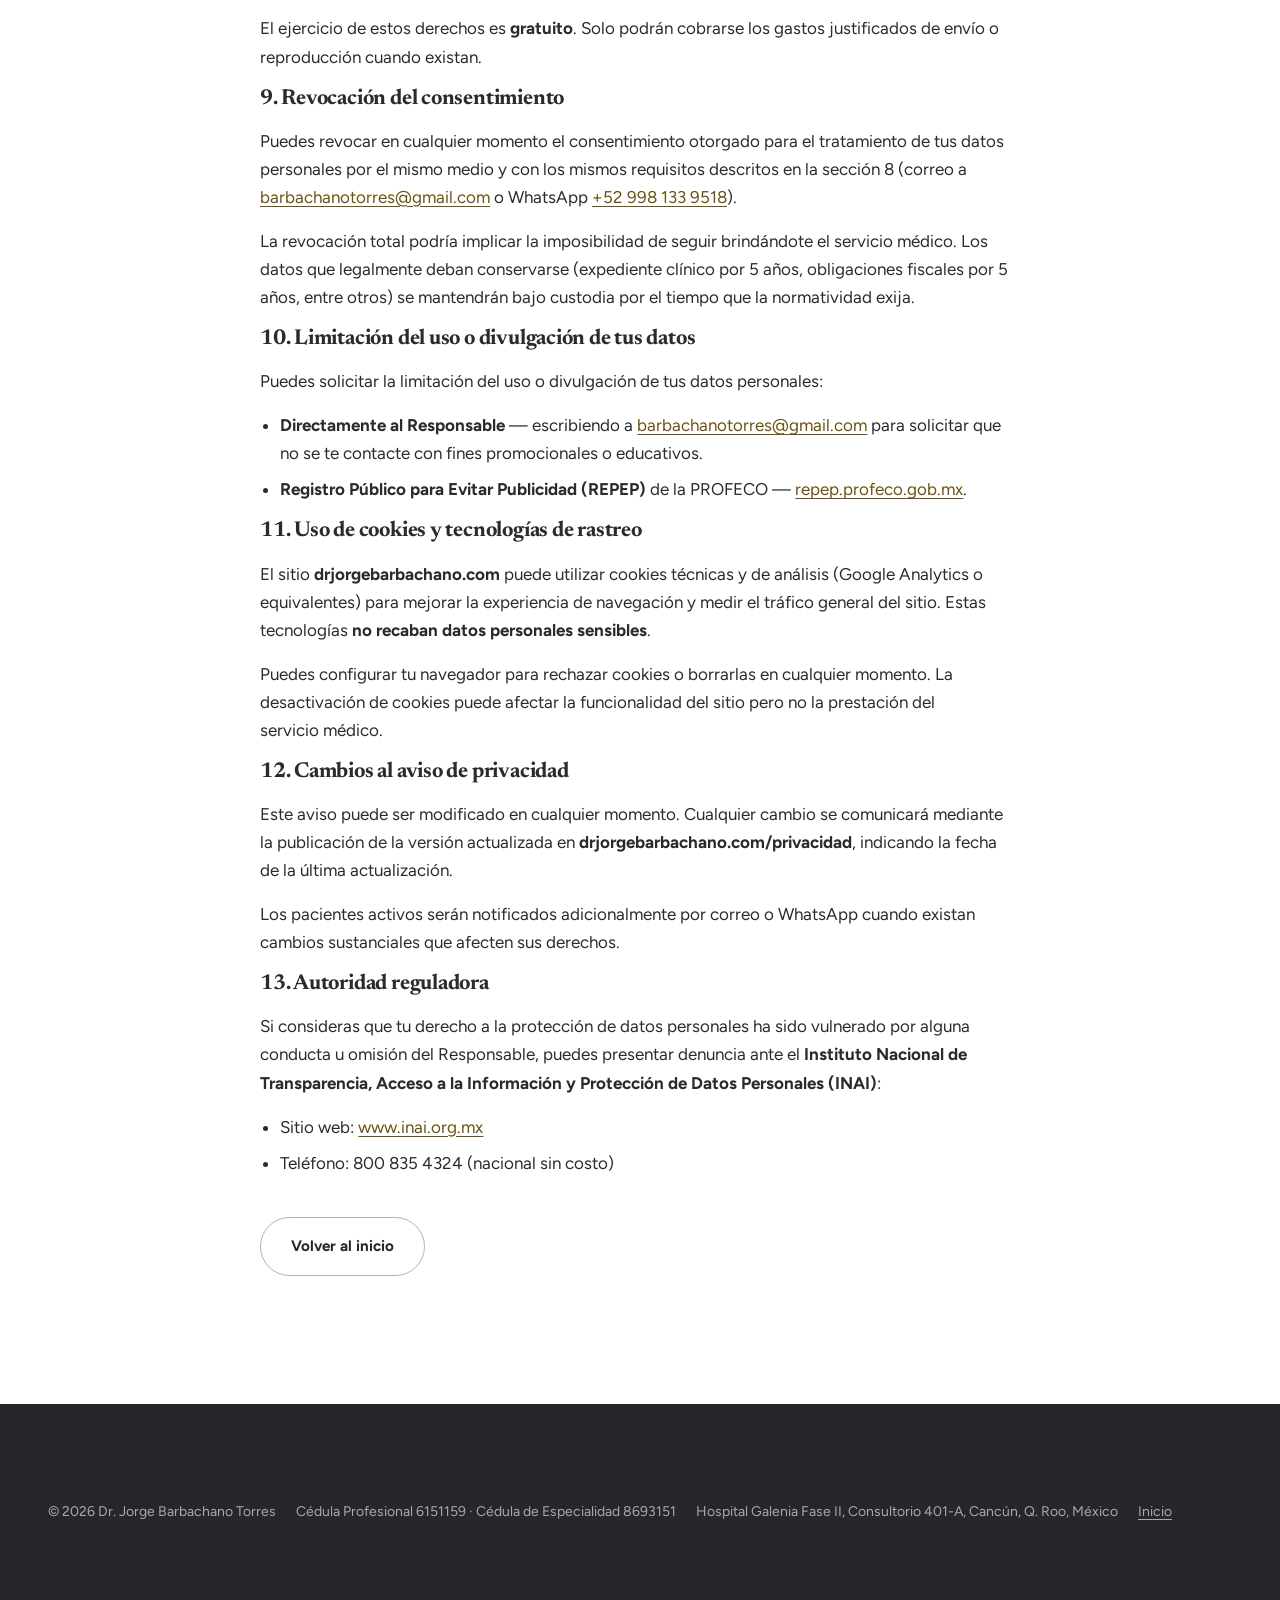
==== commit f34ce8f9: "Aviso de privacidad: version integral de Jorge (v1.1) Reemplaza el aviso por la version que Jorge re" ====
--- a/privacidad.html
+++ b/privacidad.html
@@ -4,9 +4,8 @@
   <meta charset="UTF-8">
   <meta name="viewport" content="width=device-width, initial-scale=1.0">
   <title>Aviso de Privacidad · Dr. Jorge Barbachano Torres</title>
-  <meta name="description" content="Aviso de privacidad del sitio drjorgebarbachano.com conforme a la Ley Federal de Protección de Datos Personales en Posesión de los Particulares.">
+  <meta name="description" content="Aviso de privacidad integral del consultorio del Dr. Jorge Barbachano Torres, conforme a la Ley Federal de Protección de Datos Personales en Posesión de los Particulares (LFPDPPP).">
   <link rel="canonical" href="https://drjorgebarbachano.com/privacidad">
-  <!-- No se indexa: no aporta a búsqueda y diluye la relevancia del dominio. -->
   <meta name="robots" content="noindex, follow">
   <meta name="theme-color" content="#26272a">
 
@@ -15,6 +14,8 @@
   <link rel="stylesheet" href="https://fonts.googleapis.com/css2?family=Newsreader:ital,wght@0,400;0,600;0,700&family=Figtree:wght@400;600;700&display=swap">
   <link rel="stylesheet" href="styles.css?v=2">
   <link rel="icon" href="favicon.svg" type="image/svg+xml">
+  <link rel="icon" href="favicon-32.png" sizes="32x32" type="image/png">
+  <link rel="shortcut icon" href="favicon.ico">
 </head>
 <body>
 
@@ -31,119 +32,226 @@
 <main id="main" class="doc">
   <div class="doc__inner">
     <span class="eyebrow">Legal</span>
-    <h1>Aviso de Privacidad</h1>
-    <p class="lead">
-      Última actualización: agosto de 2026. Emitido conforme a la Ley Federal de Protección de
-      Datos Personales en Posesión de los Particulares (LFPDPPP), su Reglamento y los Lineamientos
-      del Aviso de Privacidad.
+    <h1>Aviso de Privacidad Integral</h1>
+    <p class="lede">
+      Versión 1.1 · última actualización: 25 de agosto de 2026. Emitido conforme a la
+      Ley Federal de Protección de Datos Personales en Posesión de los Particulares (LFPDPPP),
+      su Reglamento y los Lineamientos del Aviso de Privacidad.
     </p>
 
     <h2>1. Responsable del tratamiento</h2>
     <p>
-      <strong>Dr. Jorge Barbachano Torres</strong>, médico otorrinolaringólogo, con domicilio en
-      Hospital Galenia Fase II, Consultorio 401-A, Cancún, Quintana Roo, México, es el responsable
-      del tratamiento de tus datos personales.
+      El <strong>Dr. Jorge Barbachano Torres</strong>, en adelante &ldquo;el Responsable&rdquo;,
+      con domicilio para efectos de este aviso en Hospital Galenia Fase II, Consultorio 401-A,
+      Av. Tulum s/n, Supermanzana 12, Cancún, Quintana Roo, México, es el responsable del
+      tratamiento de tus datos personales conforme a la LFPDPPP y su Reglamento.
     </p>
     <p>
       Contacto para asuntos de privacidad:
-      <a href="mailto:hola@drjorgebarbachano.com">hola@drjorgebarbachano.com</a> ·
-      <a href="https://wa.me/529981339518" target="_blank" rel="noopener">+52 998 133 9518</a>.
+      <a href="mailto:barbachanotorres@gmail.com">barbachanotorres@gmail.com</a> ·
+      WhatsApp <a href="https://wa.me/529981339518" target="_blank" rel="noopener">+52 998 133 9518</a>.
     </p>
 
     <h2>2. Datos personales que se recaban</h2>
-    <ul>
-      <li><strong>De identificación y contacto:</strong> nombre, teléfono, correo electrónico, país o ciudad de residencia.</li>
-      <li><strong>Datos personales sensibles (de salud):</strong> antecedentes médicos, sintomatología respiratoria y de sueño, estudios previos, fotografías clínicas y cualquier información que compartas durante la consulta o la valoración por videollamada.</li>
-      <li><strong>De navegación:</strong> datos técnicos anónimos o seudonimizados generados al visitar el sitio (páginas vistas, origen del tráfico, tipo de dispositivo).</li>
-    </ul>
-    <p>
-      Los datos de salud son <strong>datos personales sensibles</strong>. Su tratamiento requiere tu
-      consentimiento expreso, que se recaba en la consulta mediante el consentimiento informado
-      correspondiente.
-    </p>
-
-    <h2>3. Finalidades del tratamiento</h2>
-    <p><strong>Finalidades primarias</strong> (necesarias para la relación médico-paciente):</p>
-    <ul>
-      <li>Agendar, confirmar y dar seguimiento a consultas presenciales o por videollamada.</li>
-      <li>Realizar la valoración médica, integrar el expediente clínico y planear el tratamiento o la cirugía.</li>
-      <li>Dar seguimiento pre y postoperatorio y coordinar la atención con el equipo del Protocolo S·E·R.</li>
-      <li>Cumplir obligaciones legales, sanitarias, fiscales y administrativas.</li>
-    </ul>
-    <p><strong>Finalidades secundarias</strong> (no necesarias; puedes oponerte sin afectar tu atención):</p>
-    <ul>
-      <li>Envío de información educativa sobre respiración, sueño y salud integral.</li>
-      <li>Evaluación de la calidad del servicio y estadísticas internas.</li>
-      <li>Uso de imágenes clínicas con fines educativos o de difusión, <em>únicamente</em> con consentimiento expreso, específico y por escrito, otorgado por separado.</li>
-    </ul>
-    <p>
-      Si no deseas que tus datos se usen para las finalidades secundarias, escríbelo a
-      <a href="mailto:hola@drjorgebarbachano.com">hola@drjorgebarbachano.com</a>.
-    </p>
-
-    <h2>4. Transferencias</h2>
-    <p>
-      Tus datos no se venden ni se comercializan. Pueden compartirse, sin requerir tu consentimiento
-      adicional en los términos del artículo 37 de la LFPDPPP, con:
-    </p>
-    <ul>
-      <li>El hospital y el equipo médico y de anestesiología que participan en tu procedimiento.</li>
-      <li>Laboratorios y gabinetes de estudios indicados para tu valoración.</li>
-      <li>La Dra. Liliana Padilla Islas y el equipo clínico del Protocolo S·E·R, cuando tu atención lo requiera.</li>
-      <li>Autoridades sanitarias, judiciales o administrativas, cuando exista obligación legal.</li>
-    </ul>
-
-    <h2>5. Encargados y servicios de terceros</h2>
-    <p>
-      Este sitio utiliza proveedores que actúan como encargados del tratamiento y que pueden
-      almacenar información fuera de México:
-    </p>
-    <ul>
-      <li><strong>Netlify</strong> — alojamiento del sitio y registros técnicos de acceso.</li>
-      <li><strong>Calendly</strong> — agendado de citas; recaba nombre, correo y teléfono conforme a su propia política de privacidad.</li>
-      <li><strong>WhatsApp (Meta)</strong> — comunicación directa, si eliges ese canal.</li>
-      <li><strong>Google Fonts</strong> — entrega de tipografías.</li>
-    </ul>
-    <p>
-      Estos servicios se rigen además por sus propios avisos de privacidad. Este sitio no utiliza
-      cookies publicitarias ni de perfilado propias.
-    </p>
-
-    <h2>6. Derechos ARCO</h2>
-    <p>
-      Tienes derecho a <strong>Acceder</strong> a tus datos, <strong>Rectificarlos</strong> cuando
-      sean inexactos, <strong>Cancelarlos</strong> cuando consideres que no son necesarios y
-      <strong>Oponerte</strong> a su tratamiento para fines específicos. También puedes revocar tu
-      consentimiento o limitar el uso y divulgación de tus datos.
-    </p>
-    <p>
-      Envía tu solicitud a <a href="mailto:hola@drjorgebarbachano.com">hola@drjorgebarbachano.com</a>
-      indicando tu nombre, un medio de contacto, la descripción clara de los datos y el derecho que
-      deseas ejercer, y copia de una identificación oficial. La respuesta se emite dentro de los
-      <strong>20 días hábiles</strong> siguientes a su recepción.
-    </p>
-    <p>
-      La cancelación de datos clínicos puede estar limitada por la obligación de conservar el
-      expediente clínico durante al menos <strong>5 años</strong>, conforme a la NOM-004-SSA3-2012.
-    </p>
-
-    <h2>7. Conservación</h2>
-    <p>
-      Los datos de contacto se conservan mientras exista relación con el consultorio. El expediente
-      clínico se conserva por el plazo mínimo que exige la normativa sanitaria mexicana.
-    </p>
-
-    <h2>8. Cambios a este aviso</h2>
-    <p>
-      Cualquier modificación se publicará en esta misma página, con la fecha de actualización
-      correspondiente. Te sugerimos revisarla periódicamente.
-    </p>
-
-    <h2>9. Autoridad</h2>
-    <p>
-      Si consideras que tu derecho a la protección de datos ha sido vulnerado, puedes acudir ante la
-      autoridad competente en materia de protección de datos personales en México.
-    </p>
+    <p>
+      El Responsable recaba las siguientes categorías de datos, de forma directa (proporcionados por ti)
+      o de forma indirecta (obtenidos de estudios clínicos, referencias médicas u otras fuentes
+      autorizadas por ti):
+    </p>
+    <ul>
+      <li><strong>Datos de identificación:</strong> nombre completo, fecha y lugar de nacimiento, sexo, CURP, RFC, número de identificación oficial (INE, pasaporte), nacionalidad, estado civil, ocupación.</li>
+      <li><strong>Datos de contacto:</strong> domicilio, teléfono fijo, teléfono móvil, correo electrónico, contacto de emergencia.</li>
+      <li><strong>Datos patrimoniales o financieros:</strong> únicamente los estrictamente necesarios para facturación (RFC, régimen fiscal, dirección fiscal, forma de pago).</li>
+      <li><strong>Datos sensibles de salud:</strong> historia clínica personal y familiar, antecedentes médicos y quirúrgicos, alergias, medicamentos y suplementos, hábitos (tabaco, alcohol, actividad física, sueño, alimentación), exploración física, resultados de estudios de laboratorio y gabinete (imagen, endoscopia, poligrafía, polisomnografía y equivalentes), fotografía clínica, videograbación endoscópica, planeación quirúrgica, evolución del tratamiento, procedimientos realizados y diagnósticos.</li>
+    </ul>
+    <p>
+      Los datos sensibles de salud, conforme al art. 3 fracc. VI de la LFPDPPP, requieren
+      <strong>consentimiento expreso y por escrito</strong> de tu parte, que otorgas al firmar
+      el Aviso de Privacidad Simplificado o los consentimientos informados específicos de cada procedimiento.
+    </p>
+
+    <h2>3. Fundamento legal del tratamiento</h2>
+    <ul>
+      <li>Ley Federal de Protección de Datos Personales en Posesión de los Particulares (arts. 8, 9, 15, 16, 36, 37).</li>
+      <li>Ley General de Salud (arts. 51 bis 1, 51 bis 2 y demás aplicables).</li>
+      <li>NOM-004-SSA3-2012 · Del expediente clínico.</li>
+      <li>NOM-024-SSA3-2012 · Sistemas de información de registro electrónico para la salud.</li>
+      <li>Reglamento de la Ley General de Salud en Materia de Prestación de Servicios de Atención Médica.</li>
+      <li>Código Fiscal de la Federación (obligaciones de facturación electrónica).</li>
+    </ul>
+
+    <h2>4. Finalidades del tratamiento</h2>
+    <h3>4.1 Finalidades primarias (necesarias para prestar el servicio)</h3>
+    <ul>
+      <li>Identificarte, agendar y confirmar tus citas.</li>
+      <li>Elaborar, mantener actualizado y conservar tu expediente clínico por un mínimo de <strong>5 años</strong> conforme a la NOM-004-SSA3-2012, o el plazo mayor que la normatividad exija.</li>
+      <li>Brindarte diagnóstico, tratamiento médico o quirúrgico, y seguimiento clínico y peri-quirúrgico cuando aplique.</li>
+      <li>Coordinar estudios de laboratorio, gabinete, imagenología, poligrafía respiratoria, polisomnografía y demás auxiliares diagnósticos.</li>
+      <li>Coordinar procedimientos con anestesiología, hospital sede y otros médicos tratantes cuando el caso lo requiera.</li>
+      <li>Comunicarnos contigo por WhatsApp, correo electrónico o llamada telefónica sobre asuntos relacionados con tu atención (indicaciones peri-operatorias, recordatorios, resultados, seguimiento, ajustes de agenda).</li>
+      <li>Emitir comprobantes fiscales digitales (CFDI).</li>
+      <li>Cumplir obligaciones fiscales, sanitarias, contractuales y legales aplicables.</li>
+      <li>Atender requerimientos de autoridades competentes cuando exista fundamento legal.</li>
+    </ul>
+
+    <h3>4.2 Finalidades secundarias (opcionales, sujetas a consentimiento explícito)</h3>
+    <p>
+      No son necesarias para prestarte el servicio. Solo se realizan si marcas expresamente la casilla
+      correspondiente en el Aviso Simplificado. Puedes negarte a cada una por separado sin que ello
+      afecte tu atención médica.
+    </p>
+    <ul>
+      <li>Enviarte información y contenidos educativos relacionados con tu salud, prevención, tu proceso clínico y el ecosistema del Protocolo SER.</li>
+      <li>Contactarte para evaluar la calidad del servicio y recibir tus sugerencias.</li>
+      <li>Uso anonimizado de tu caso (sin datos que te identifiquen) con fines académicos, docentes, de investigación clínica o de mejora del protocolo.</li>
+    </ul>
+
+    <h2>5. Transferencias de datos</h2>
+    <p>
+      Tus datos podrán compartirse, <strong>exclusivamente para las finalidades primarias</strong>,
+      con los siguientes destinatarios, todos ellos obligados por confidencialidad:
+    </p>
+    <ul>
+      <li>Laboratorios clínicos y gabinetes de imagen &mdash; para procesamiento de estudios prescritos.</li>
+      <li>Servicio de anestesiología &mdash; para valoración y atención peri-quirúrgica.</li>
+      <li>Hospital sede (Hospital Galenia u otro cuando así se acuerde contigo).</li>
+      <li>Otros médicos tratantes cuando el caso requiera valoración interdisciplinaria o referencia (endocrinología, neumología, otorrinolaringología subespecializada, medicina del sueño, oftalmología, gastroenterología, nutrición, psicología clínica u otros según necesidad).</li>
+      <li>Compañías de seguros médicos, únicamente cuando tú lo autorices explícitamente para trámite de reembolso.</li>
+      <li>Autoridades sanitarias, fiscales o judiciales, cuando exista requerimiento legal fundado y motivado.</li>
+    </ul>
+    <p>
+      <strong>No se realizan transferencias con fines de mercadeo o publicidad a terceros.</strong>
+      Conforme al art. 37 de la LFPDPPP, las transferencias antes descritas no requieren tu consentimiento
+      adicional por corresponder a supuestos previstos por la ley (prestación del servicio médico,
+      cumplimiento de obligaciones legales y protección de tu salud).
+    </p>
+
+    <h2>6. Encargados del tratamiento y servicios de terceros</h2>
+    <p>
+      Este sitio y consultorio utilizan proveedores tecnológicos que actúan como <strong>encargados del
+      tratamiento</strong> conforme al art. 49 de la LFPDPPP. Algunos pueden almacenar información
+      fuera de México (principalmente Estados Unidos). Se rigen por sus propias políticas de privacidad,
+      todas alineadas con estándares internacionales:
+    </p>
+    <ul>
+      <li><strong>Huli</strong> &mdash; sistema primario de expediente clínico electrónico.</li>
+      <li><strong>Google (Drive y Workspace en su momento)</strong> &mdash; almacenamiento y respaldo de documentos, correo profesional futuro.</li>
+      <li><strong>Netlify</strong> &mdash; alojamiento del sitio web drjorgebarbachano.com y registros técnicos de acceso.</li>
+      <li><strong>Jotform</strong> &mdash; captura de firmas electrónicas de consentimientos y avisos.</li>
+      <li><strong>Calendly</strong> &mdash; agendamiento de citas (nombre, correo, teléfono).</li>
+      <li><strong>WhatsApp (Meta)</strong> &mdash; comunicación directa contigo cuando eliges ese canal.</li>
+      <li><strong>Make</strong> (a futuro) &mdash; automatización de flujos internos entre las plataformas anteriores.</li>
+      <li><strong>Google Fonts</strong> &mdash; entrega de tipografías al navegador.</li>
+      <li><strong>Google Analytics u equivalente</strong> &mdash; métricas anónimas o seudonimizadas de navegación del sitio.</li>
+    </ul>
+    <p>Este sitio <strong>no utiliza cookies publicitarias ni de perfilado propias</strong>.</p>
+
+    <h2>7. Medidas de seguridad</h2>
+    <p>
+      El Responsable adopta medidas administrativas, físicas y técnicas razonables para proteger tus
+      datos contra daño, pérdida, alteración, destrucción, uso, acceso o tratamiento no autorizado:
+    </p>
+    <ul>
+      <li><strong>Almacenamiento primario</strong> en el sistema de expediente clínico electrónico (Huli), con controles de acceso por credenciales personales y respaldos periódicos.</li>
+      <li><strong>Almacenamiento de respaldo</strong> en Google Drive protegido por contraseña robusta, verificación en dos pasos y controles de acceso limitados al Responsable.</li>
+      <li><strong>Firma electrónica</strong> con sello de tiempo y hash criptográfico en consentimientos y avisos digitales (Jotform o plataforma equivalente).</li>
+      <li><strong>Comunicación por WhatsApp y correo electrónico</strong> limitada a lo estrictamente necesario para tu atención.</li>
+      <li><strong>Personal con acceso a tus datos</strong> &mdash; únicamente el Responsable y personal auxiliar bajo obligación contractual de confidencialidad.</li>
+      <li><strong>Documentos físicos</strong> &mdash; resguardados en consultorio bajo llave; se destruyen mediante trituración cuando corresponde su baja documental.</li>
+    </ul>
+
+    <h2>8. Derechos ARCO</h2>
+    <p>Tienes derecho a:</p>
+    <ul>
+      <li><strong>Acceder</strong> &mdash; conocer qué datos personales tuyos posee el Responsable y para qué se utilizan.</li>
+      <li><strong>Rectificar</strong> &mdash; solicitar la corrección de datos inexactos, incompletos o desactualizados.</li>
+      <li><strong>Cancelar</strong> &mdash; solicitar la eliminación de tus datos cuando consideres que no son necesarios, salvo las obligaciones legales de conservación (expediente clínico mínimo 5 años).</li>
+      <li><strong>Oponerte</strong> al tratamiento de tus datos para finalidades específicas.</li>
+    </ul>
+
+    <h3>Cómo ejercer tus derechos ARCO</h3>
+    <p>
+      Envía tu solicitud por escrito al correo
+      <a href="mailto:barbachanotorres@gmail.com">barbachanotorres@gmail.com</a> o al WhatsApp
+      <a href="https://wa.me/529981339518" target="_blank" rel="noopener">+52 998 133 9518</a>
+      con la siguiente información:
+    </p>
+    <ol>
+      <li>Nombre completo del titular y correo o domicilio para recibir la respuesta.</li>
+      <li>Copia de identificación oficial vigente (INE o pasaporte).</li>
+      <li>Descripción clara y precisa del derecho que deseas ejercer y de los datos personales sobre los que aplicará.</li>
+      <li>Cualquier documento que sustente tu solicitud.</li>
+      <li>Si actúas mediante representante, poder simple ante dos testigos o documento equivalente e identificación de ambas partes.</li>
+    </ol>
+
+    <h3>Plazos de respuesta</h3>
+    <ul>
+      <li>El Responsable comunicará la determinación en un máximo de <strong>20 días hábiles</strong>.</li>
+      <li>Si la determinación es procedente, dispondrá de <strong>15 días hábiles</strong> adicionales para hacerla efectiva.</li>
+      <li>Los plazos podrán ampliarse una sola vez por 10 días hábiles adicionales, comunicándotelo con justificación.</li>
+    </ul>
+    <p>
+      El ejercicio de estos derechos es <strong>gratuito</strong>. Solo podrán cobrarse los gastos
+      justificados de envío o reproducción cuando existan.
+    </p>
+
+    <h2>9. Revocación del consentimiento</h2>
+    <p>
+      Puedes revocar en cualquier momento el consentimiento otorgado para el tratamiento de tus datos
+      personales por el mismo medio y con los mismos requisitos descritos en la sección 8 (correo a
+      <a href="mailto:barbachanotorres@gmail.com">barbachanotorres@gmail.com</a> o WhatsApp
+      <a href="https://wa.me/529981339518" target="_blank" rel="noopener">+52 998 133 9518</a>).
+    </p>
+    <p>
+      La revocación total podría implicar la imposibilidad de seguir brindándote el servicio médico.
+      Los datos que legalmente deban conservarse (expediente clínico por 5 años, obligaciones fiscales
+      por 5 años, entre otros) se mantendrán bajo custodia por el tiempo que la normatividad exija.
+    </p>
+
+    <h2>10. Limitación del uso o divulgación de tus datos</h2>
+    <p>Puedes solicitar la limitación del uso o divulgación de tus datos personales:</p>
+    <ul>
+      <li><strong>Directamente al Responsable</strong> &mdash; escribiendo a
+        <a href="mailto:barbachanotorres@gmail.com">barbachanotorres@gmail.com</a>
+        para solicitar que no se te contacte con fines promocionales o educativos.</li>
+      <li><strong>Registro Público para Evitar Publicidad (REPEP)</strong> de la PROFECO &mdash;
+        <a href="https://repep.profeco.gob.mx" target="_blank" rel="noopener">repep.profeco.gob.mx</a>.</li>
+    </ul>
+
+    <h2>11. Uso de cookies y tecnologías de rastreo</h2>
+    <p>
+      El sitio <strong>drjorgebarbachano.com</strong> puede utilizar cookies técnicas y de análisis
+      (Google Analytics o equivalentes) para mejorar la experiencia de navegación y medir el tráfico
+      general del sitio. Estas tecnologías <strong>no recaban datos personales sensibles</strong>.
+    </p>
+    <p>
+      Puedes configurar tu navegador para rechazar cookies o borrarlas en cualquier momento. La
+      desactivación de cookies puede afectar la funcionalidad del sitio pero no la prestación del
+      servicio médico.
+    </p>
+
+    <h2>12. Cambios al aviso de privacidad</h2>
+    <p>
+      Este aviso puede ser modificado en cualquier momento. Cualquier cambio se comunicará mediante la
+      publicación de la versión actualizada en <strong>drjorgebarbachano.com/privacidad</strong>,
+      indicando la fecha de la última actualización.
+    </p>
+    <p>
+      Los pacientes activos serán notificados adicionalmente por correo o WhatsApp cuando existan
+      cambios sustanciales que afecten sus derechos.
+    </p>
+
+    <h2>13. Autoridad reguladora</h2>
+    <p>
+      Si consideras que tu derecho a la protección de datos personales ha sido vulnerado por alguna
+      conducta u omisión del Responsable, puedes presentar denuncia ante el
+      <strong>Instituto Nacional de Transparencia, Acceso a la Información y Protección de Datos
+      Personales (INAI)</strong>:
+    </p>
+    <ul>
+      <li>Sitio web: <a href="https://www.inai.org.mx" target="_blank" rel="noopener">www.inai.org.mx</a></li>
+      <li>Teléfono: 800 835 4324 (nacional sin costo)</li>
+    </ul>
 
     <p style="margin-top:var(--sp-8)">
       <a class="btn btn--outline-dark" href="/">Volver al inicio</a>
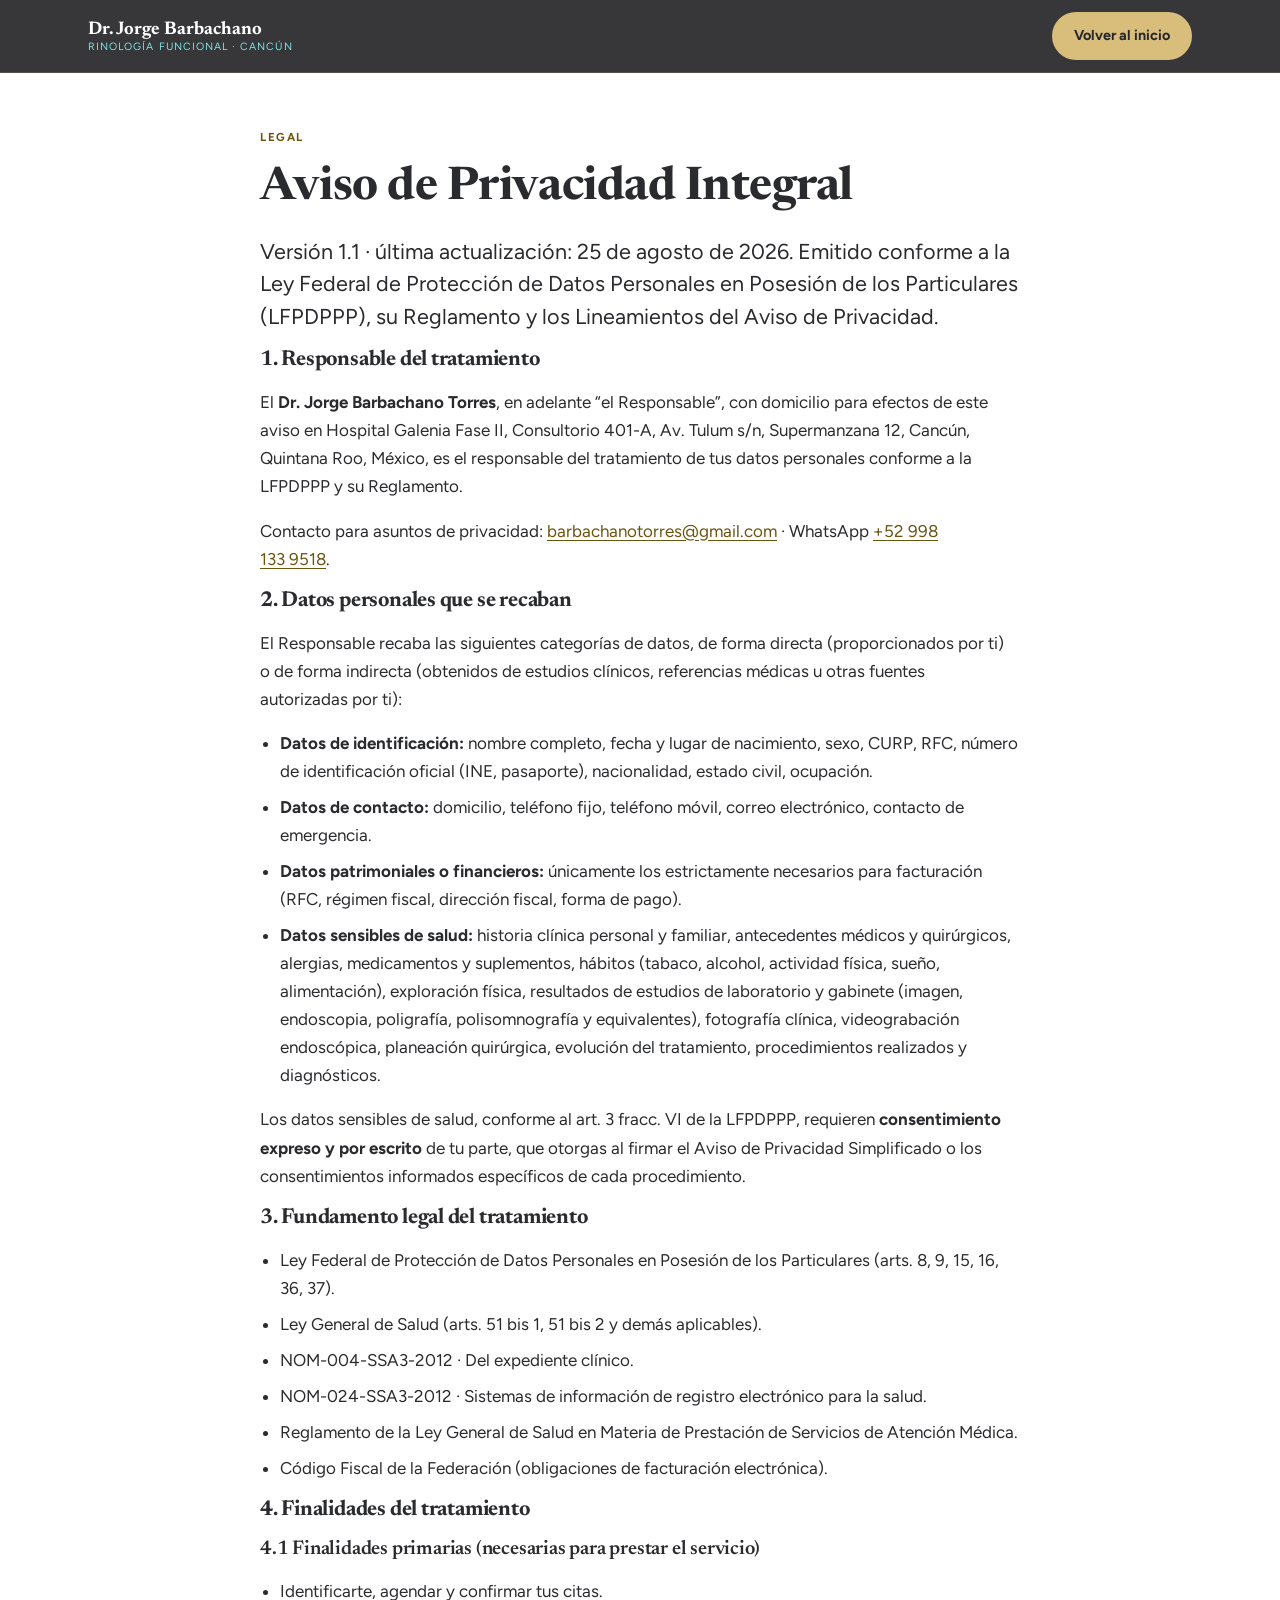
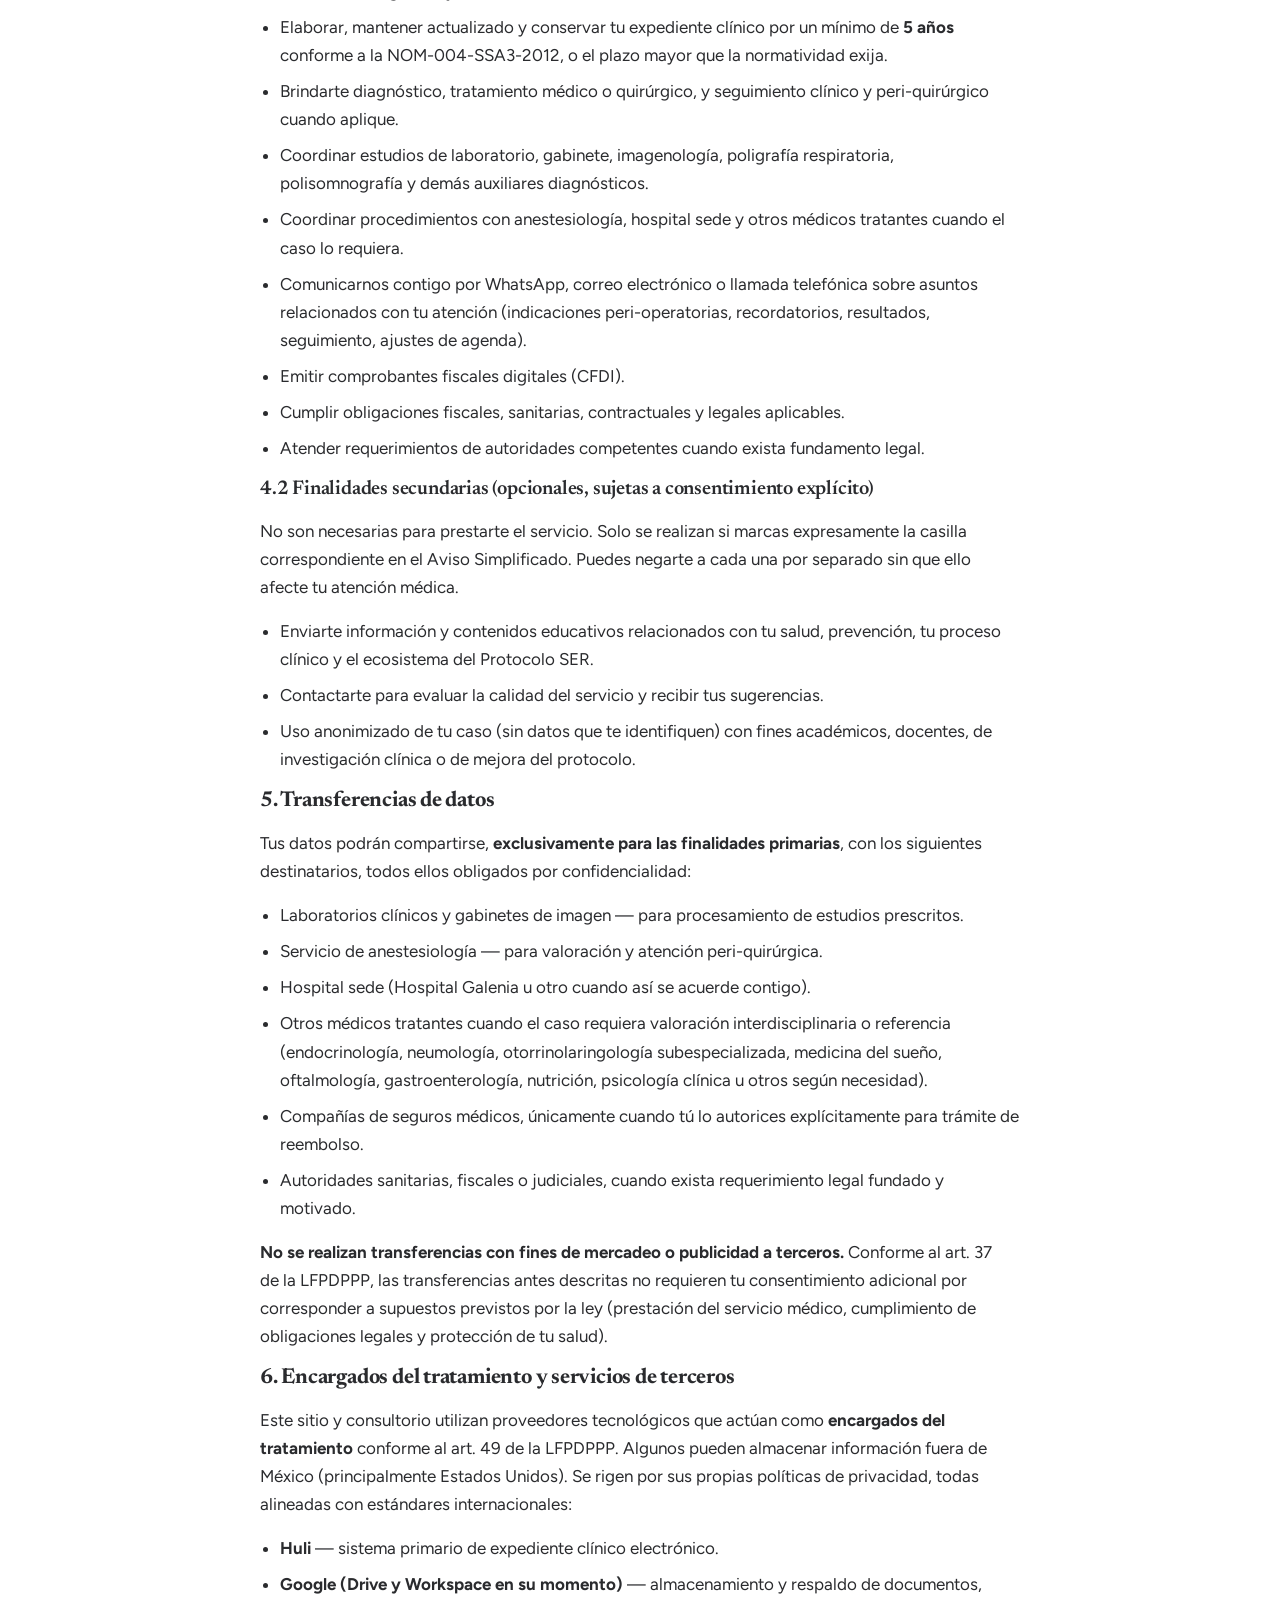
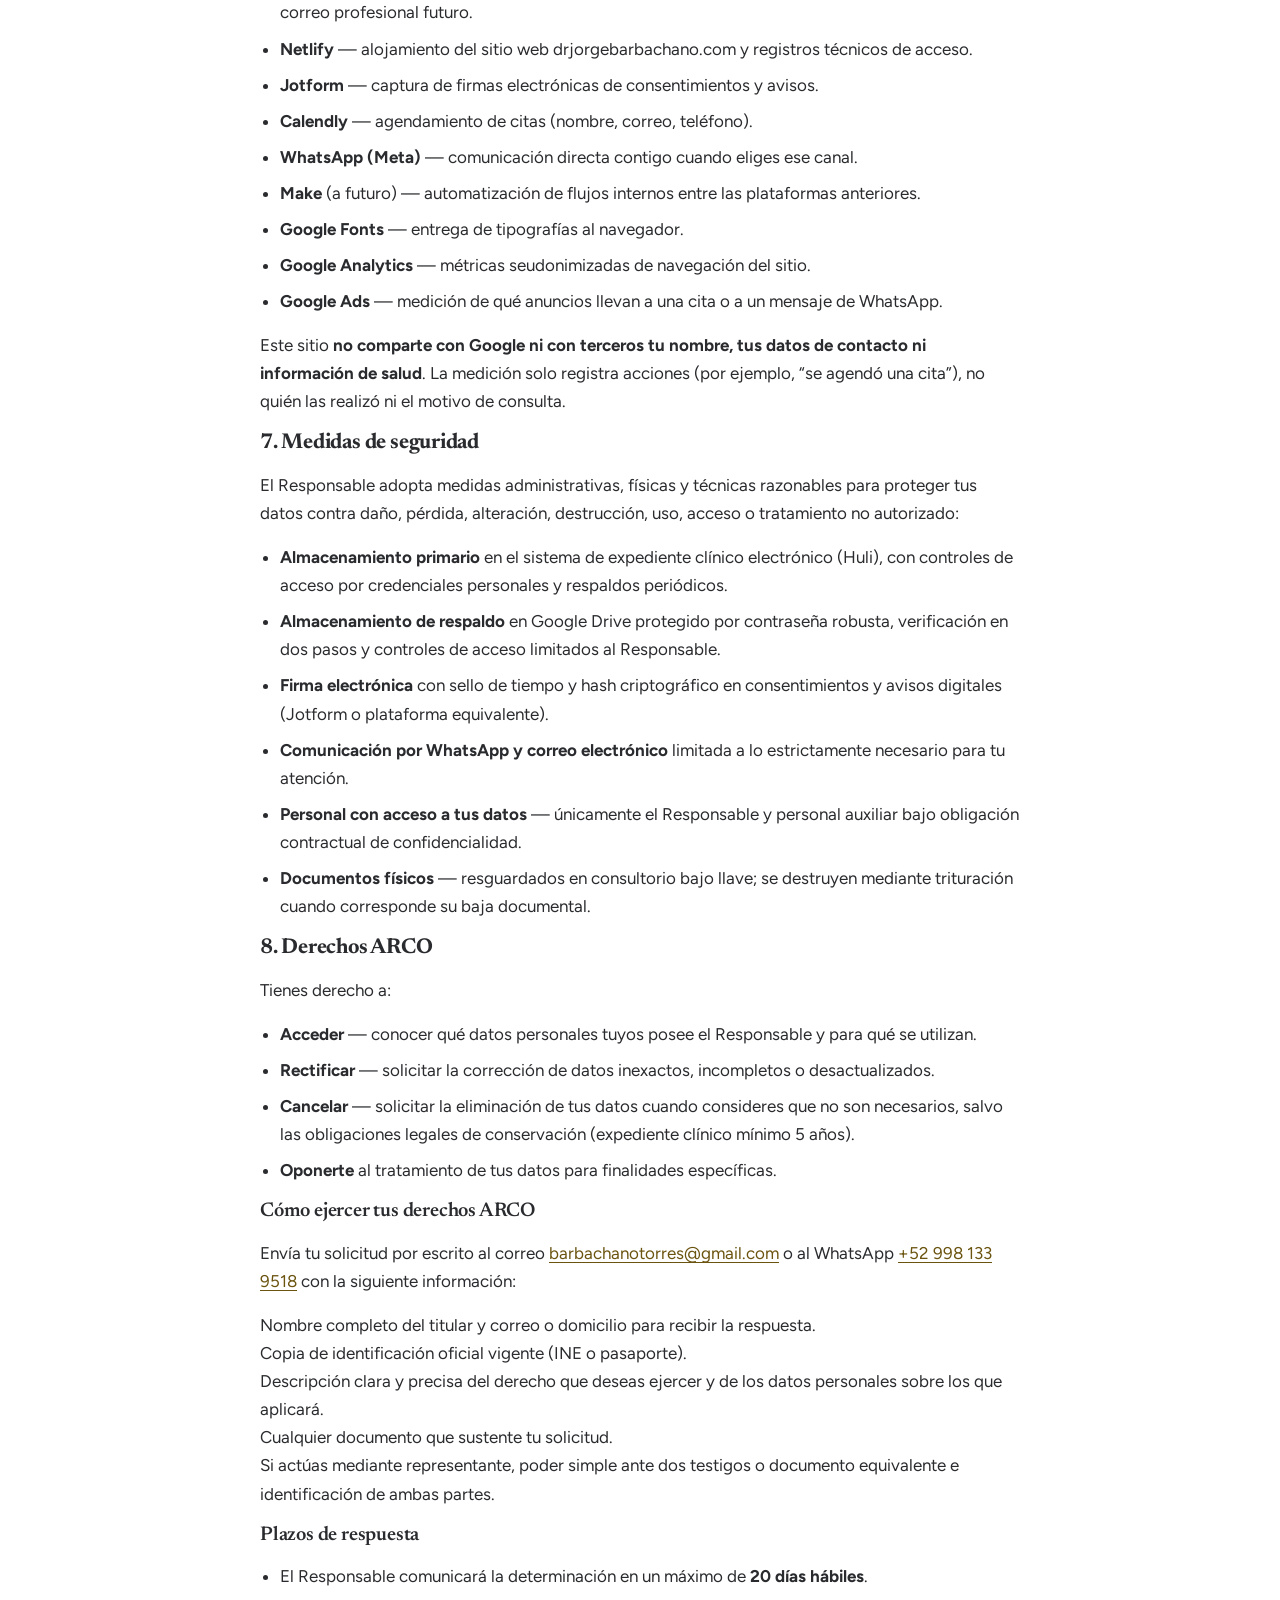
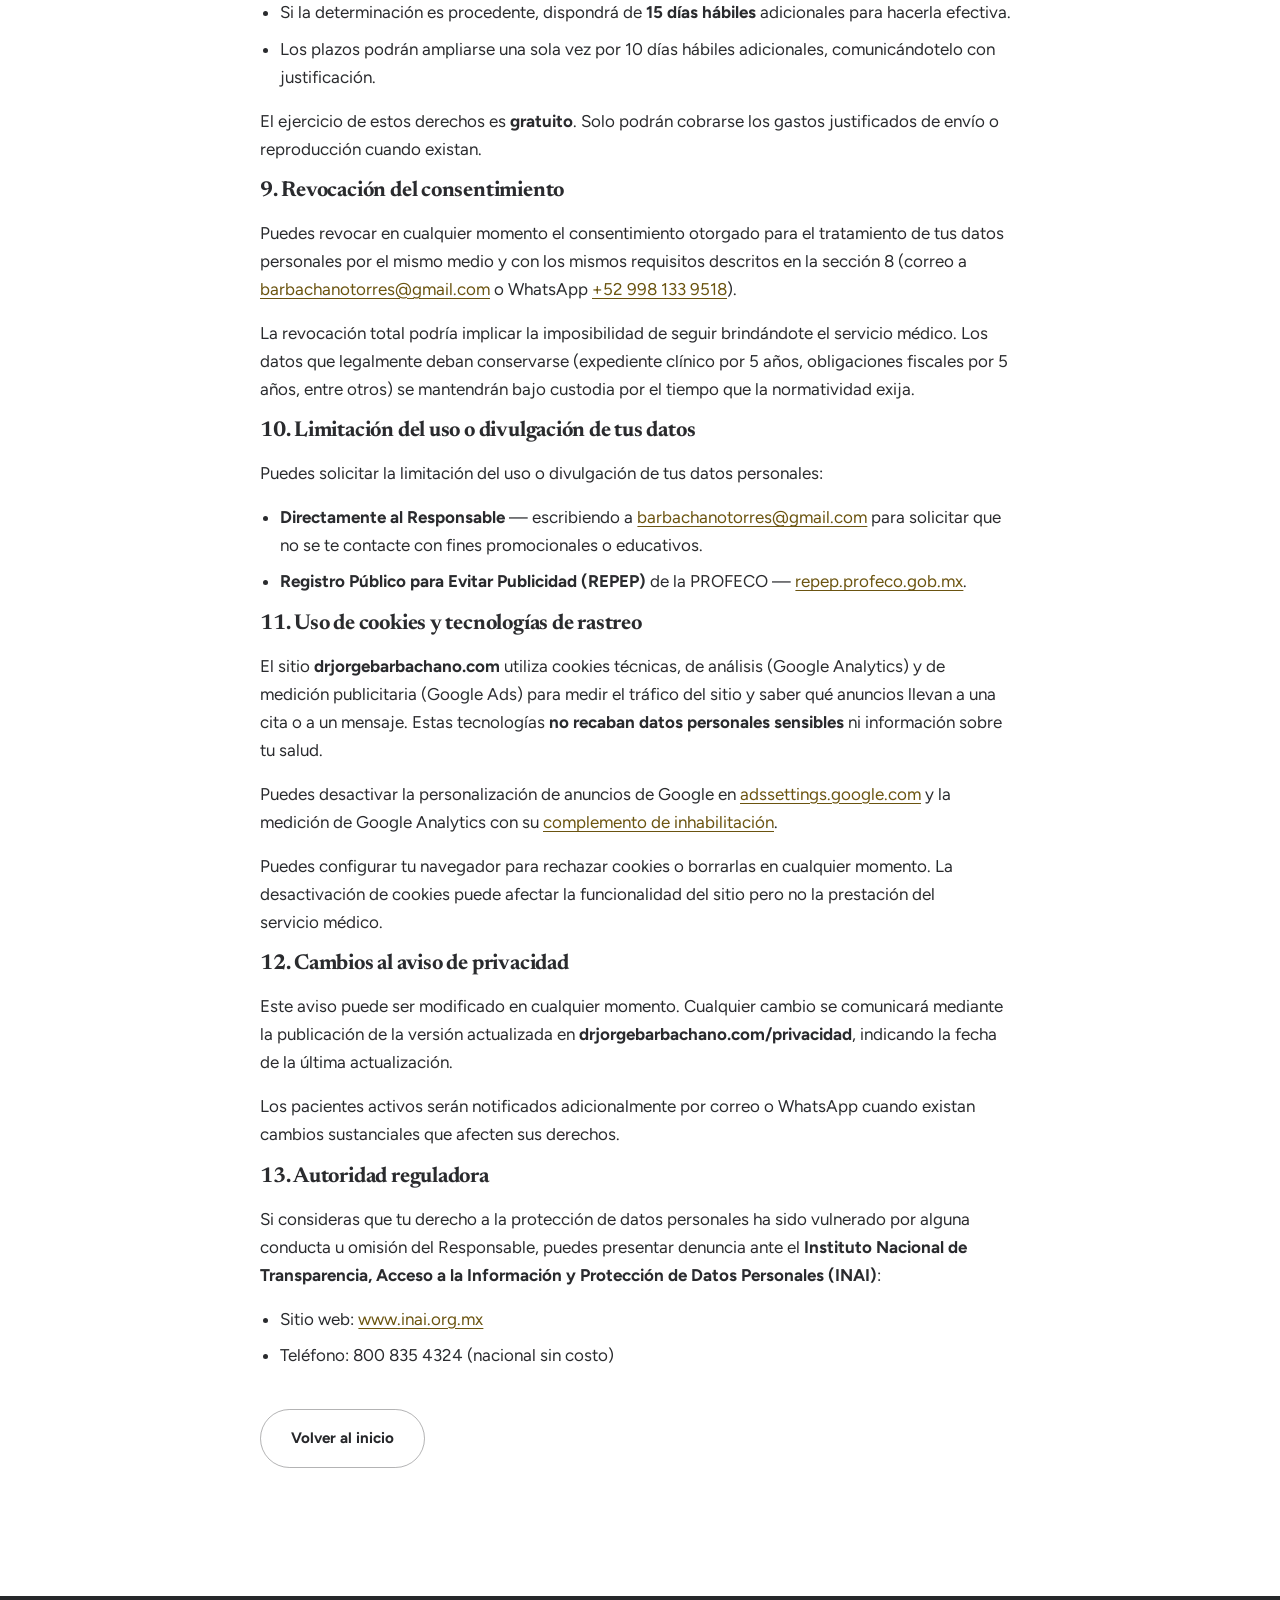
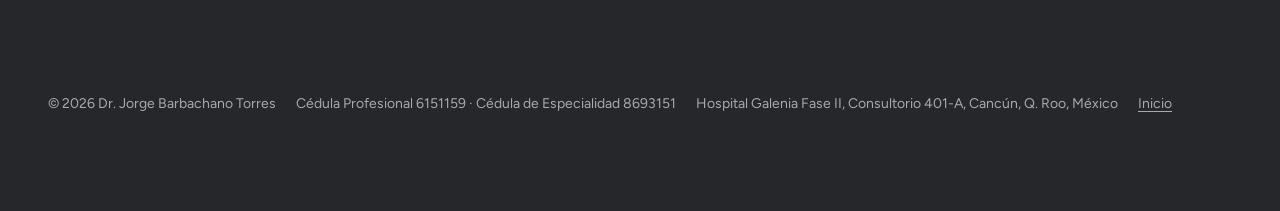
==== commit 0dcddcbf: "Riviera Sleep pro + medición GA4/Google Ads - riviera-sleep: nariz y sueño en una sola página (dos p" ====
--- a/privacidad.html
+++ b/privacidad.html
@@ -12,7 +12,7 @@
   <link rel="preconnect" href="https://fonts.googleapis.com">
   <link rel="preconnect" href="https://fonts.gstatic.com" crossorigin>
   <link rel="stylesheet" href="https://fonts.googleapis.com/css2?family=Newsreader:ital,wght@0,400;0,600;0,700&family=Figtree:wght@400;600;700&display=swap">
-  <link rel="stylesheet" href="styles.css?v=2">
+  <link rel="stylesheet" href="styles.css?v=5">
   <link rel="icon" href="favicon.svg" type="image/svg+xml">
   <link rel="icon" href="favicon-32.png" sizes="32x32" type="image/png">
   <link rel="shortcut icon" href="favicon.ico">
@@ -142,9 +142,14 @@
       <li><strong>WhatsApp (Meta)</strong> &mdash; comunicación directa contigo cuando eliges ese canal.</li>
       <li><strong>Make</strong> (a futuro) &mdash; automatización de flujos internos entre las plataformas anteriores.</li>
       <li><strong>Google Fonts</strong> &mdash; entrega de tipografías al navegador.</li>
-      <li><strong>Google Analytics u equivalente</strong> &mdash; métricas anónimas o seudonimizadas de navegación del sitio.</li>
-    </ul>
-    <p>Este sitio <strong>no utiliza cookies publicitarias ni de perfilado propias</strong>.</p>
+      <li><strong>Google Analytics</strong> &mdash; métricas seudonimizadas de navegación del sitio.</li>
+      <li><strong>Google Ads</strong> &mdash; medición de qué anuncios llevan a una cita o a un mensaje de WhatsApp.</li>
+    </ul>
+    <p>
+      Este sitio <strong>no comparte con Google ni con terceros tu nombre, tus datos de contacto ni
+      información de salud</strong>. La medición solo registra acciones (por ejemplo, &ldquo;se agendó
+      una cita&rdquo;), no quién las realizó ni el motivo de consulta.
+    </p>
 
     <h2>7. Medidas de seguridad</h2>
     <p>
@@ -220,9 +225,16 @@
 
     <h2>11. Uso de cookies y tecnologías de rastreo</h2>
     <p>
-      El sitio <strong>drjorgebarbachano.com</strong> puede utilizar cookies técnicas y de análisis
-      (Google Analytics o equivalentes) para mejorar la experiencia de navegación y medir el tráfico
-      general del sitio. Estas tecnologías <strong>no recaban datos personales sensibles</strong>.
+      El sitio <strong>drjorgebarbachano.com</strong> utiliza cookies técnicas, de análisis
+      (Google Analytics) y de medición publicitaria (Google Ads) para medir el tráfico del sitio y
+      saber qué anuncios llevan a una cita o a un mensaje. Estas tecnologías <strong>no recaban datos
+      personales sensibles</strong> ni información sobre tu salud.
+    </p>
+    <p>
+      Puedes desactivar la personalización de anuncios de Google en
+      <a href="https://adssettings.google.com" target="_blank" rel="noopener">adssettings.google.com</a>
+      y la medición de Google Analytics con su
+      <a href="https://tools.google.com/dlpage/gaoptout" target="_blank" rel="noopener">complemento de inhabilitación</a>.
     </p>
     <p>
       Puedes configurar tu navegador para rechazar cookies o borrarlas en cualquier momento. La
@@ -270,6 +282,7 @@
   </div>
 </footer>
 
+<script src="analytics.js?v=1" defer></script>
 <script src="main.js" defer></script>
 </body>
 </html>
--- a/styles.css
+++ b/styles.css
@@ -473,7 +473,7 @@
 .panel p { margin: 0; color: var(--on-dark); max-width: 68ch; }
 
 /* -------------------------------------------------------------
-   10. Rueda de los 10 Pilares
+   10. Rueda de los 8 Pilares
    ------------------------------------------------------------- */
 .wheel-block { display: grid; gap: 28px; justify-items: center; }
 .wheel-block .eyebrow { justify-self: start; }
@@ -642,3 +642,122 @@
   }
   .reveal { opacity: 1; transform: none; }
 }
+
+/* -------------------------------------------------------------
+   17. Riviera Sleep — puertas y equipo
+   ------------------------------------------------------------- */
+.svc strong { color: var(--white); }
+.svc--star .eyebrow { color: var(--ser-teal-soft); }
+
+/* Tarjeta de la Dra. Lili sobre fondo claro: misma jerarquía que la de Jorge. */
+.panel--light { background: var(--white); max-width: none; border-left: 3px solid var(--ser-teal); }
+.panel--light .eyebrow { color: var(--jb-oro-ink); }
+.panel--light h3 { font-size: var(--fs-h2); margin: 0; }
+.panel--light p { color: var(--txt); }
+.panel--light .creds { margin-top: 0; }
+.panel--light .svc__link { color: var(--jb-oro-ink); }
+.panel--light { grid-template-columns: repeat(auto-fit, minmax(min(100%, 320px), 1fr)); gap: clamp(24px, 4vw, 48px); align-items: center; }
+.panel__body { display: grid; gap: var(--sp-4); }
+.panel__photo img { width: 100%; border-radius: var(--r-md); aspect-ratio: 4 / 3; object-fit: cover; }
+
+/* Autoevaluación "Which door is yours?" */
+.quiz { background: var(--white); border-radius: var(--r-lg); padding: clamp(24px, 4vw, 40px); display: grid; gap: var(--sp-6); }
+.quiz fieldset { border: 0; display: grid; gap: var(--sp-2); }
+.quiz legend {
+  font-weight: 700; font-size: var(--fs-eyebrow); letter-spacing: .14em; text-transform: uppercase;
+  color: var(--jb-oro-ink); margin-bottom: var(--sp-2);
+}
+.quiz label {
+  display: flex; gap: var(--sp-3); align-items: center; cursor: pointer;
+  padding: 12px 16px; border: 1px solid rgba(38,39,42,.14); border-radius: var(--r-md);
+  font-size: .98rem; transition: border-color var(--dur-fast) var(--ease), background-color var(--dur-fast) var(--ease);
+}
+.quiz label:hover { border-color: var(--jb-oro); }
+.quiz label:has(input:checked) { border-color: var(--ser-teal); background: rgba(0,168,168,.06); }
+.quiz input { width: 20px; height: 20px; flex: 0 0 auto; accent-color: var(--ser-teal); }
+.quiz__result { display: grid; gap: var(--sp-3); padding-top: var(--sp-5); border-top: 1px solid rgba(38,39,42,.14); }
+.quiz__result h3 { font-size: var(--fs-h3); margin: 0; }
+.quiz__result p { margin: 0; }
+.quiz__result .btn { justify-self: start; margin-top: var(--sp-2); }
+.quiz__lead { color: var(--txt-muted); }
+.quiz__flag { font-weight: 700; color: var(--jb-oro-ink); }
+
+/* Itinerario de la estancia */
+.timeline { display: grid; gap: 0; max-width: 820px; counter-reset: none; }
+.timeline li {
+  display: grid; grid-template-columns: 110px 1fr; gap: var(--sp-5);
+  padding: var(--sp-5) 0; border-top: 1px solid rgba(38,39,42,.14);
+}
+.timeline li:last-child { border-bottom: 1px solid rgba(38,39,42,.14); }
+.timeline b { font-family: var(--f-serif); font-weight: 700; font-size: 1.2rem; color: var(--jb-oro-ink); }
+.timeline span { color: var(--txt-muted); }
+.timeline strong { color: var(--txt); }
+@media (max-width: 560px) { .timeline li { grid-template-columns: 1fr; gap: var(--sp-1); } }
+
+/* Resultados (antes / después) */
+.cases { display: grid; gap: var(--sp-7); grid-template-columns: repeat(auto-fit, minmax(min(100%, 420px), 1fr)); }
+.case { display: grid; gap: var(--sp-3); }
+.case__pair { display: grid; grid-template-columns: 1fr 1fr; gap: var(--sp-2); }
+.case__pair img { width: 100%; aspect-ratio: 4 / 5; object-fit: cover; border-radius: var(--r-md); }
+.case figcaption { display: grid; gap: var(--sp-1); }
+.case figcaption b { font-family: var(--f-serif); font-size: 1.15rem; }
+.case figcaption span { font-size: var(--fs-small); color: var(--txt-muted); }
+
+/* -------------------------------------------------------------
+   18. "The art is in his hands" — momento editorial B/N
+   ------------------------------------------------------------- */
+.art {
+  position: relative; isolation: isolate; overflow: hidden;
+  background: #0d0d0e; color: var(--on-dark-body);
+  min-height: min(92vh, 860px);
+  display: grid; align-items: end;
+  padding: var(--section-y) var(--gutter);
+}
+.art__media { position: absolute; inset: 0; z-index: -1; margin: 0; }
+.art__media img {
+  width: 100%; height: 100%; object-fit: cover; object-position: 62% 40%;
+  filter: grayscale(1) contrast(1.06);
+  transform: scale(1.08); transition: transform 2.4s var(--ease);
+}
+.art:has(.art__inner.is-in) .art__media img { transform: scale(1); }
+/* La sombra baja desde la izquierda para que el texto respire sin tapar las manos. */
+.art::after {
+  content: ''; position: absolute; inset: 0; z-index: -1;
+  background:
+    linear-gradient(90deg, rgba(13,13,14,.92) 0%, rgba(13,13,14,.62) 38%, rgba(13,13,14,0) 66%),
+    linear-gradient(0deg, rgba(13,13,14,.85) 0%, rgba(13,13,14,0) 45%);
+}
+.art__inner { max-width: var(--max-w); width: 100%; margin-inline: auto; display: grid; gap: var(--sp-5); }
+.art__inner > * { max-width: 46ch; }
+.art .eyebrow { color: var(--ser-teal-soft); }
+.art h2 {
+  font-size: clamp(2.6rem, 7vw, 5.6rem); line-height: 1.02; color: var(--white);
+  margin: 0; max-width: 11ch;
+}
+.art p { margin: 0; font-size: var(--fs-lede); line-height: 1.55; }
+.art__sign {
+  font-family: var(--f-serif); font-style: italic; font-size: 1.15rem !important;
+  color: var(--jb-oro); padding-top: var(--sp-4); border-top: 1px solid rgba(217,189,122,.35);
+}
+.art__sign span { font-family: var(--f-sans); font-style: normal; font-size: .8rem; letter-spacing: .08em; text-transform: uppercase; color: var(--on-dark-muted); }
+@media (max-width: 760px) {
+  .art { min-height: 0; padding-top: 0; align-items: start; }
+  .art__media { position: relative; inset: auto; margin: 0 calc(var(--gutter) * -1) var(--sp-7); }
+  .art__media img { height: auto; aspect-ratio: 4 / 3; object-position: 60% 40%; }
+  .art::after { background: linear-gradient(0deg, #0d0d0e 0%, rgba(13,13,14,0) 30%); top: 0; bottom: auto; height: calc(75vw); }
+}
+@media (prefers-reduced-motion: reduce) { .art__media img { transform: none; transition: none; } }
+
+/* Itinerario con foto en quirófano */
+.itinerary { display: grid; gap: clamp(32px, 5vw, 72px); align-items: start; grid-template-columns: minmax(0, 5fr) minmax(0, 7fr); }
+.itinerary__photo { margin: 0; position: sticky; top: calc(var(--nav-h) + 24px); }
+.itinerary__photo img { width: 100%; aspect-ratio: 3 / 4; object-fit: cover; object-position: center 30%; border-radius: var(--r-lg); }
+.itinerary__photo figcaption {
+  margin-top: var(--sp-3); font-size: var(--fs-eyebrow); font-weight: 700;
+  letter-spacing: .14em; text-transform: uppercase; color: var(--jb-oro-ink);
+}
+@media (max-width: 860px) {
+  .itinerary { grid-template-columns: 1fr; }
+  .itinerary__photo { position: static; }
+  .itinerary__photo img { aspect-ratio: 4 / 3; }
+}
